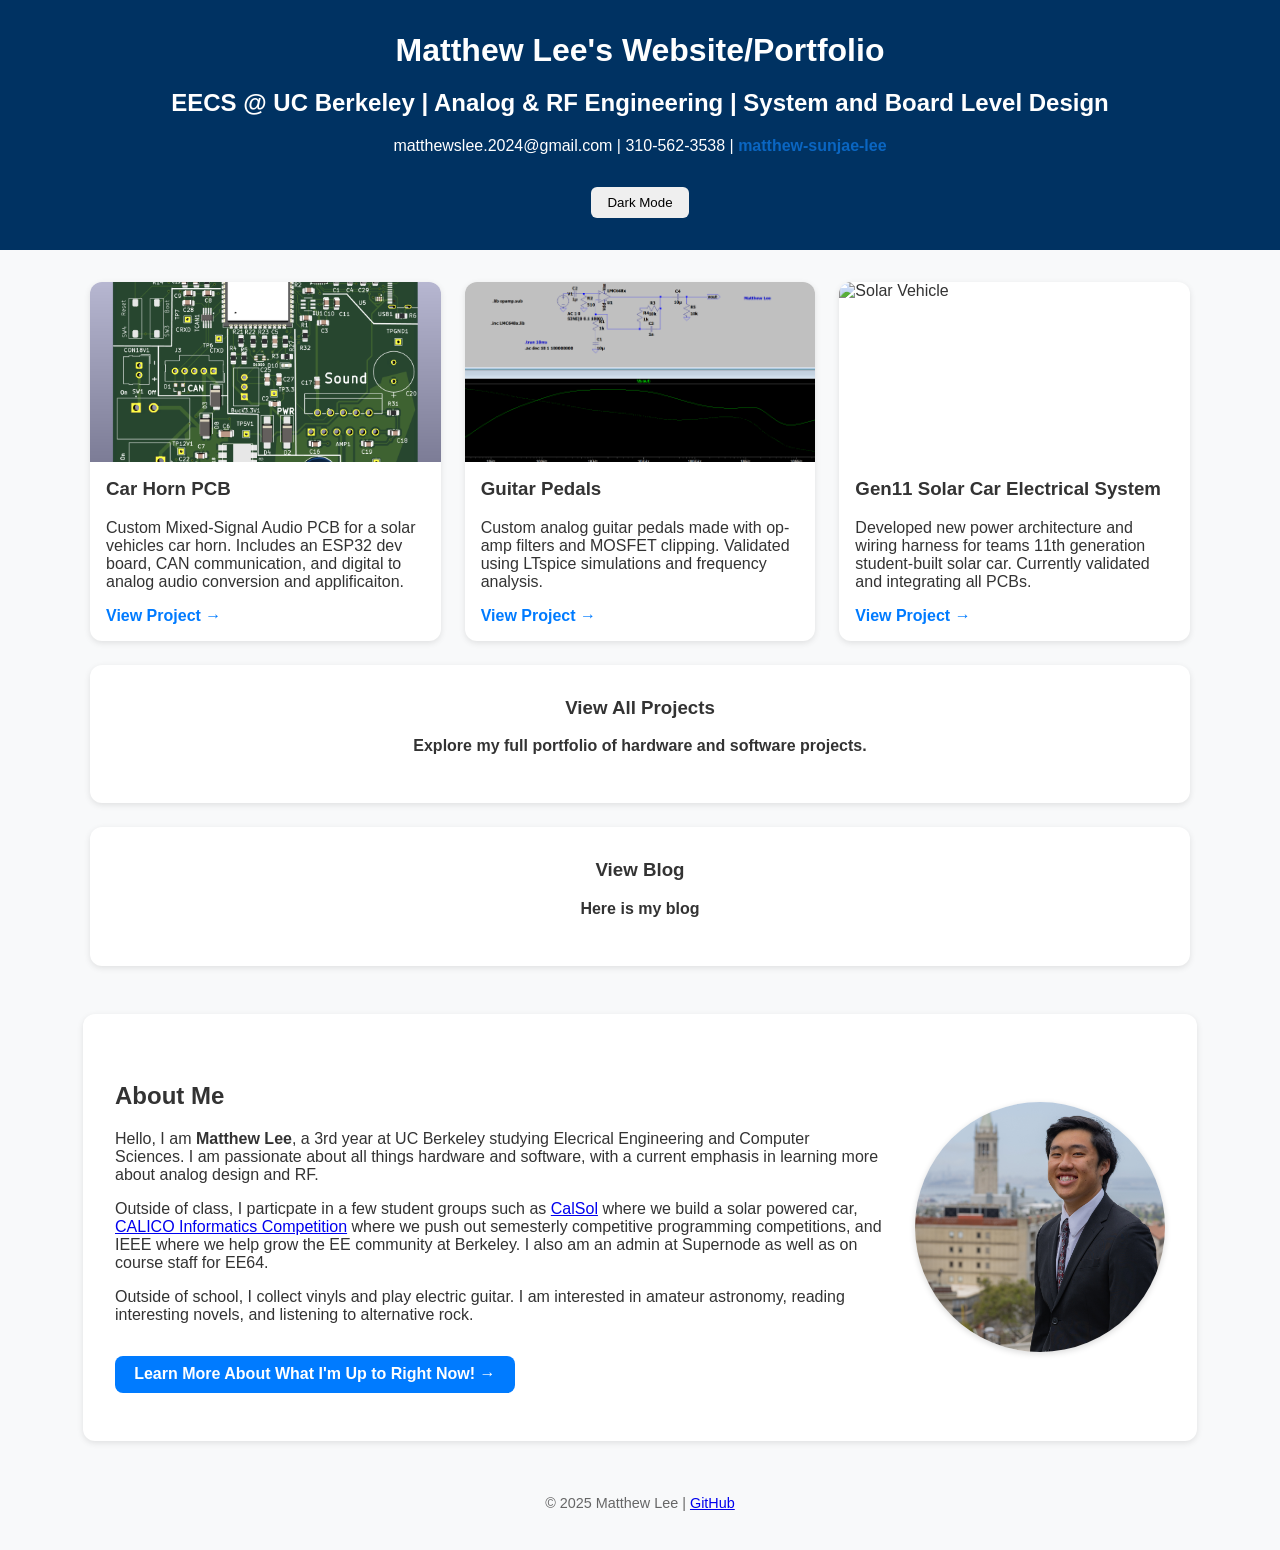
==== index.html @ 43c64ee8 "Remove commented blog section from index.html Removed commented-out blog section from index.html." ====
<!DOCTYPE html>
<html lang="en">
<head>
  <meta charset="UTF-8" />
  <meta name="viewport" content="width=device-width, initial-scale=1.0" />
  <title>Matthew Lee Website</title>
  <style>
    body {
      font-family: Arial, sans-serif;
      margin: 0;
      padding: 0;
      background: #f8f9fa;
      color: #333;
    }
    header {
      background: #003262;
      color: white;
      text-align: center;
      padding: 2rem 1rem;
    }
    header h1 {
      margin: 0;
    }
    .container {
      display: grid;
      grid-template-columns: repeat(auto-fit, minmax(280px, 1fr));
      gap: 1.5rem;
      padding: 2rem;
      max-width: 1100px;
      margin: auto;
    }
    .card {
      background: white;
      border-radius: 12px;
      box-shadow: 0 2px 6px rgba(0,0,0,0.1);
      overflow: hidden;
      display: flex;
      flex-direction: column;
      transition: transform 0.2s;
    }
    .card:hover {
      transform: scale(1.02);
    }
    .card img {
      width: 100%;
      height: 180px;
      object-fit: cover;
    }
    .card-content {
      padding: 1rem;
      flex-grow: 1;
    }
    .card-content h3 {
      margin-top: 0;
    }
    .card-content p {
      margin-bottom: 1rem;
    }
    .card a {
      text-decoration: none;
      color: #007bff;
      font-weight: bold;
    }
    .wide-card {
      grid-column: 1 / -1;
    }  
    
    footer {
      text-align: center;
      padding: 1.5rem;
      font-size: 0.9rem;
      color: #666;
    }

.bio {
  background: #fff;
  padding: 3rem 2rem;
  max-width: 1050px;
  margin: 1rem auto;
  border-radius: 12px;
  box-shadow: 0 2px 6px rgba(0,0,0,0.1);
}

.bio-content {
  display: flex;
  flex-wrap: wrap;
  align-items: center;
  gap: 2rem;
}

.bio-pic {
  width: 250px;
  height: 250px;
  border-radius: 50%;
  object-fit: cover;
  box-shadow: 0 2px 6px rgba(0,0,0,0.15);
}

.bio-text {
  flex: 1;
}

.resume-btn {
  display: inline-block;
  margin-top: 1rem;
  padding: 0.6rem 1.2rem;
  background: #007bff;
  color: white;
  border-radius: 8px;
  text-decoration: none;
  font-weight: bold;
  transition: background 0.2s;
}

.resume-btn:hover {
  background: #0056b3;
}

/* Dark mode base */
body.dark-mode {
  background: #121212;
  color: #e0e0e0;
}

body.dark-mode header {
  background: #000;
  color: #e0e0e0;
}

body.dark-mode .card,
body.dark-mode .bio,
body.dark-mode .project {
  background: #1e1e1e;
  color: #e0e0e0;
  box-shadow: 0 2px 6px rgba(255,255,255,0.05);
}

body.dark-mode a {
  color: #66b2ff;
}

body.dark-mode footer {
  color: #aaa;
}
    
  </style>
</head>
<body>
  <header>
    <h1> Matthew Lee's Website/Portfolio </h1>
    <h2> EECS @ UC Berkeley | Analog & RF Engineering | System and Board Level Design </h2>
    <p>matthewslee.2024@gmail.com | 310-562-3538 |  <a href="https://www.linkedin.com/in/matthew-sunjae-lee" target="_blank" style="color:#0A66C2; text-decoration:none; font-weight:bold;">
      matthew-sunjae-lee </a></p>
    <button id="darkModeToggle" style="margin-top:1rem; padding:0.5rem 1rem; border:none; border-radius:6px; cursor:pointer;">
      Dark Mode
    </button>
  </header>

  <main class="container">
    <div class="card">
      <img src="images/CalSolHornImageSu25.png" alt="Car Horn PCB">
      <div class="card-content">
        <h3>Car Horn PCB</h3>
        <p> Custom Mixed-Signal Audio PCB for a solar vehicles car horn. Includes
        an ESP32 dev board, CAN communication, and digital to analog audio conversion
        and applificaiton. </p>
        <a href="projects.html#car-horn">View Project →</a>
      </div>
    </div>

    <div class="card">
      <img src="images/TrebleBoostBode.png" alt="Guitar Pedals">
      <div class="card-content">
        <h3>Guitar Pedals</h3>
        <p>Custom analog guitar pedals made with op-amp filters and MOSFET clipping. Validated 
          using LTspice simulations and frequency analysis.</p>
        <a href="projects.html#guitar-pedal">View Project →</a>
      </div>
    </div>

    <div class="card">
      <img src="images/calsol_fsgp2025.jpg" alt="Solar Vehicle">
      <div class="card-content">
        <h3>Gen11 Solar Car Electrical System</h3>
        <p>Developed new power architecture and wiring harness for teams 11th generation 
          student-built solar car. Currently validated and integrating all PCBs. </p>
       <a href="projects.html#solar-vehicle">View Project →</a>
      </div>
    </div>
    
    <div class="card wide-card">
      <a href="projects.html" style="text-decoration: none; color: inherit;">
        <div class="card-content" style="text-align: center; padding: 2rem;">
          <h3>View All Projects</h3>
          <p>Explore my full portfolio of hardware and software projects.</p>
        </div>
      </a>
    </div>

    <div class="card wide-card">
      <a href="blog.html" style="text-decoration: none; color: inherit;">
        <div class="card-content" style="text-align: center; padding: 2rem;">
          <h3>View Blog</h3>
          <p> Here is my blog </p>
        </div>
      </a>
    </div>
  </main>

<section class="bio">
  <div class="bio-content">
    <div class="bio-text">
      <h2>About Me</h2>
      <p>
        Hello, I am <b>Matthew Lee</b>, a 3rd year at UC Berkeley studying Elecrical Engineering and 
        Computer Sciences. I am passionate about all things hardware and software, with a current
        emphasis in learning more about analog design and RF.
      </p>
      <p>
        Outside of class, I particpate in a few student groups such as <a href="https://calsol.berkeley.edu/">CalSol</a>
        where we build a solar powered car, <a href="https://calico.cs.berkeley.edu/">CALICO Informatics Competition</a>
        where we push out semesterly competitive programming competitions, and IEEE where we help grow the EE community
        at Berkeley. I also am an admin at Supernode as well as on course staff for EE64.
      </p>
      <p>
        Outside of school, I collect vinyls and play electric guitar. I am interested in amateur astronomy,
        reading interesting novels, and listening to alternative rock.
      </p>

      <!-- ADDED BUTTON HERE -->
      <a href="about.html" class="resume-btn">Learn More About What I'm Up to Right Now! →</a>
    </div>
    <img src="images/MatthewPFP.JPEG" alt="Matthew Lee portrait" class="bio-pic">
  </div>
</section>

  <footer>
    <p>© 2025 Matthew Lee | <a href="https://github.com/username">GitHub</a></p>
  </footer>

<script>
  const toggleBtn = document.getElementById('darkModeToggle');
  toggleBtn.addEventListener('click', () => {
    document.body.classList.toggle('dark-mode');
    if (document.body.classList.contains('dark-mode')) {
      toggleBtn.textContent = "Light Mode";
    } else {
      toggleBtn.textContent = "Dark Mode";
    }
  });
</script>

</body>
</html>
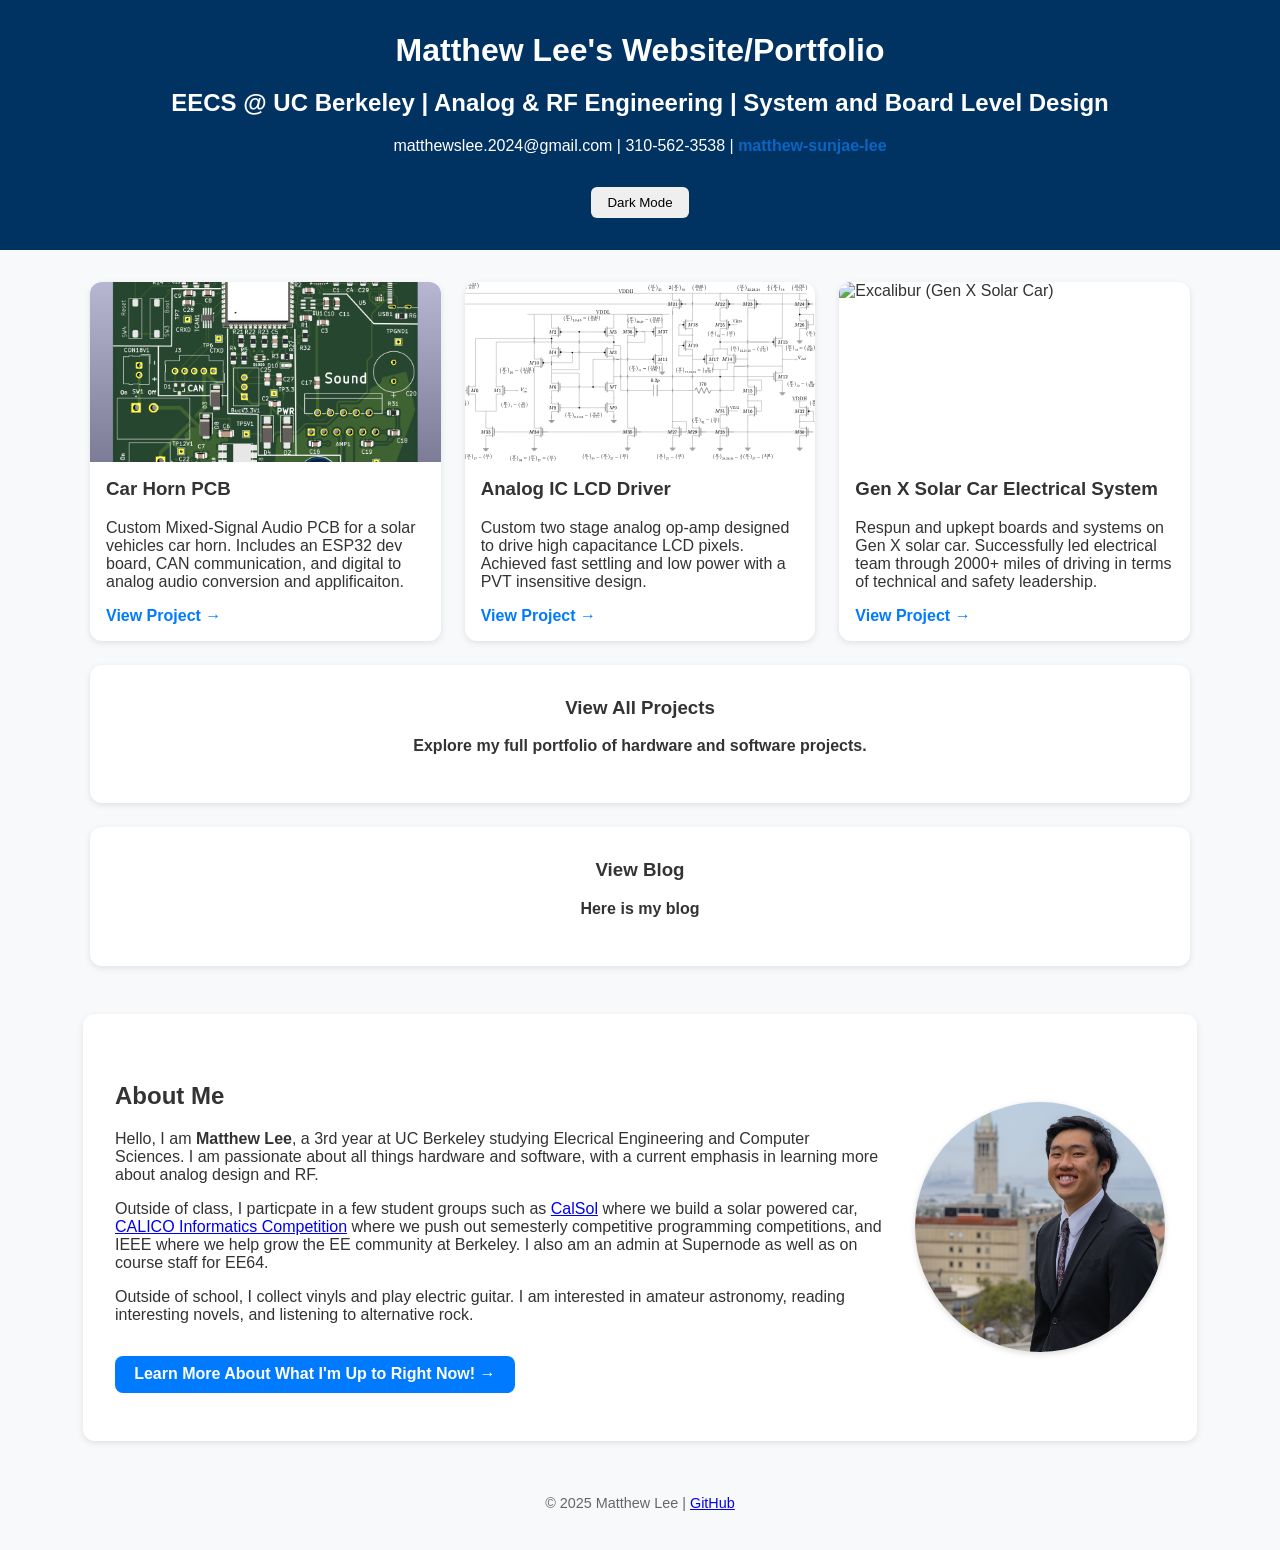
==== commit 12ca8736: "Revise project descriptions and images in index.html Updated project details for Analog IC LCD Drive" ====
--- a/index.html
+++ b/index.html
@@ -169,22 +169,22 @@
     </div>
 
     <div class="card">
-      <img src="images/TrebleBoostBode.png" alt="Guitar Pedals">
+      <img src="images/EE140Full_Sizings_Final_2.svg" alt="Analog IC LCD Driver">
       <div class="card-content">
-        <h3>Guitar Pedals</h3>
-        <p>Custom analog guitar pedals made with op-amp filters and MOSFET clipping. Validated 
-          using LTspice simulations and frequency analysis.</p>
-        <a href="projects.html#guitar-pedal">View Project →</a>
+        <h3> Analog IC LCD Driver </h3>
+        <p> Custom two stage analog op-amp designed to drive high capacitance LCD pixels. Achieved fast
+        settling and low power with a PVT insensitive design. </p>
+        <a href="projects.html#guitar-pedal"> View Project →</a>
       </div>
     </div>
 
     <div class="card">
-      <img src="images/calsol_fsgp2025.jpg" alt="Solar Vehicle">
+      <img src="images/calsol_fsgp2025.jpg" alt="Excalibur (Gen X Solar Car)">
       <div class="card-content">
-        <h3>Gen11 Solar Car Electrical System</h3>
-        <p>Developed new power architecture and wiring harness for teams 11th generation 
-          student-built solar car. Currently validated and integrating all PCBs. </p>
-       <a href="projects.html#solar-vehicle">View Project →</a>
+        <h3> Gen X Solar Car Electrical System</h3>
+        <p> Respun and upkept boards and systems on Gen X solar car. Successfully led electrical team
+        through 2000+ miles of driving in terms of technical and safety leadership. </p>
+       <a href="projects.html#excalibur">View Project →</a>
       </div>
     </div>
     
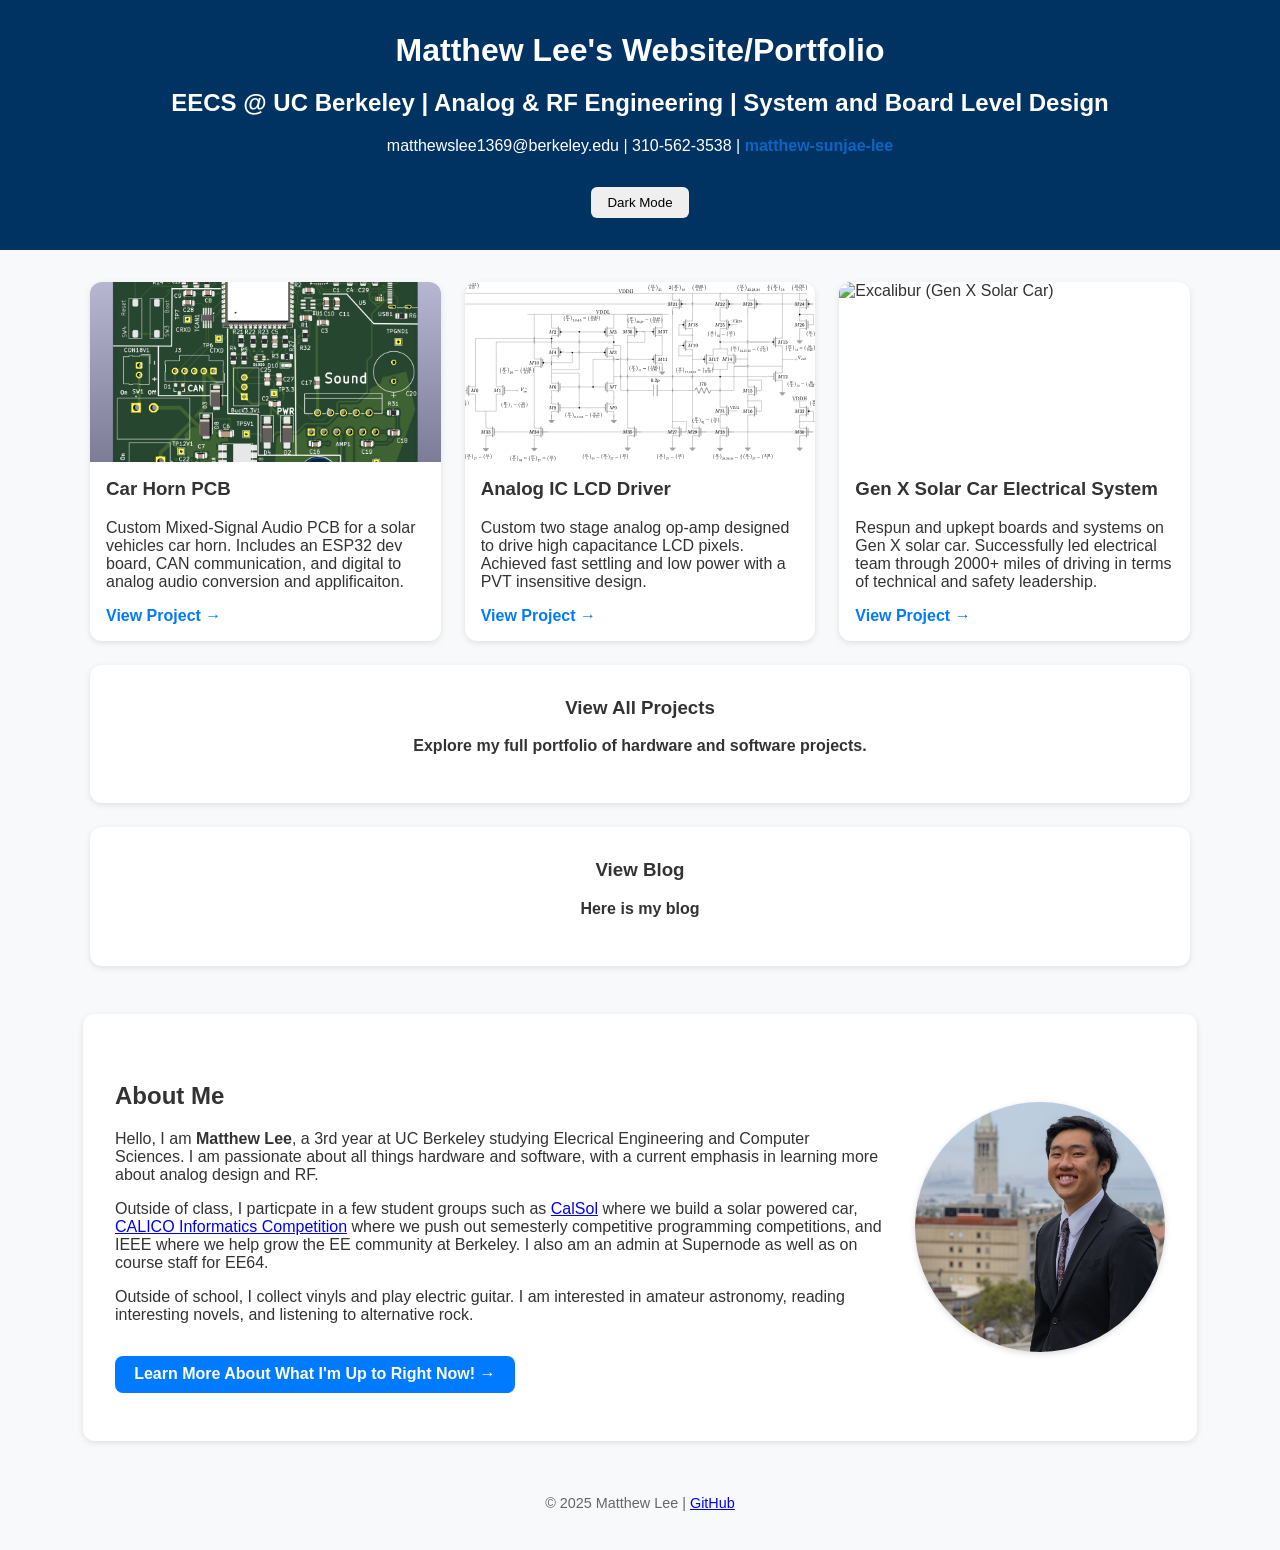
==== commit f35edbb0: "Update email address in index.html" ====
--- a/index.html
+++ b/index.html
@@ -149,7 +149,7 @@
   <header>
     <h1> Matthew Lee's Website/Portfolio </h1>
     <h2> EECS @ UC Berkeley | Analog & RF Engineering | System and Board Level Design </h2>
-    <p>matthewslee.2024@gmail.com | 310-562-3538 |  <a href="https://www.linkedin.com/in/matthew-sunjae-lee" target="_blank" style="color:#0A66C2; text-decoration:none; font-weight:bold;">
+    <p>matthewslee1369@berkeley.edu | 310-562-3538 |  <a href="https://www.linkedin.com/in/matthew-sunjae-lee" target="_blank" style="color:#0A66C2; text-decoration:none; font-weight:bold;">
       matthew-sunjae-lee </a></p>
     <button id="darkModeToggle" style="margin-top:1rem; padding:0.5rem 1rem; border:none; border-radius:6px; cursor:pointer;">
       Dark Mode
@@ -174,7 +174,7 @@
         <h3> Analog IC LCD Driver </h3>
         <p> Custom two stage analog op-amp designed to drive high capacitance LCD pixels. Achieved fast
         settling and low power with a PVT insensitive design. </p>
-        <a href="projects.html#guitar-pedal"> View Project →</a>
+        <a href="projects.html#ee140"> View Project →</a>
       </div>
     </div>
 
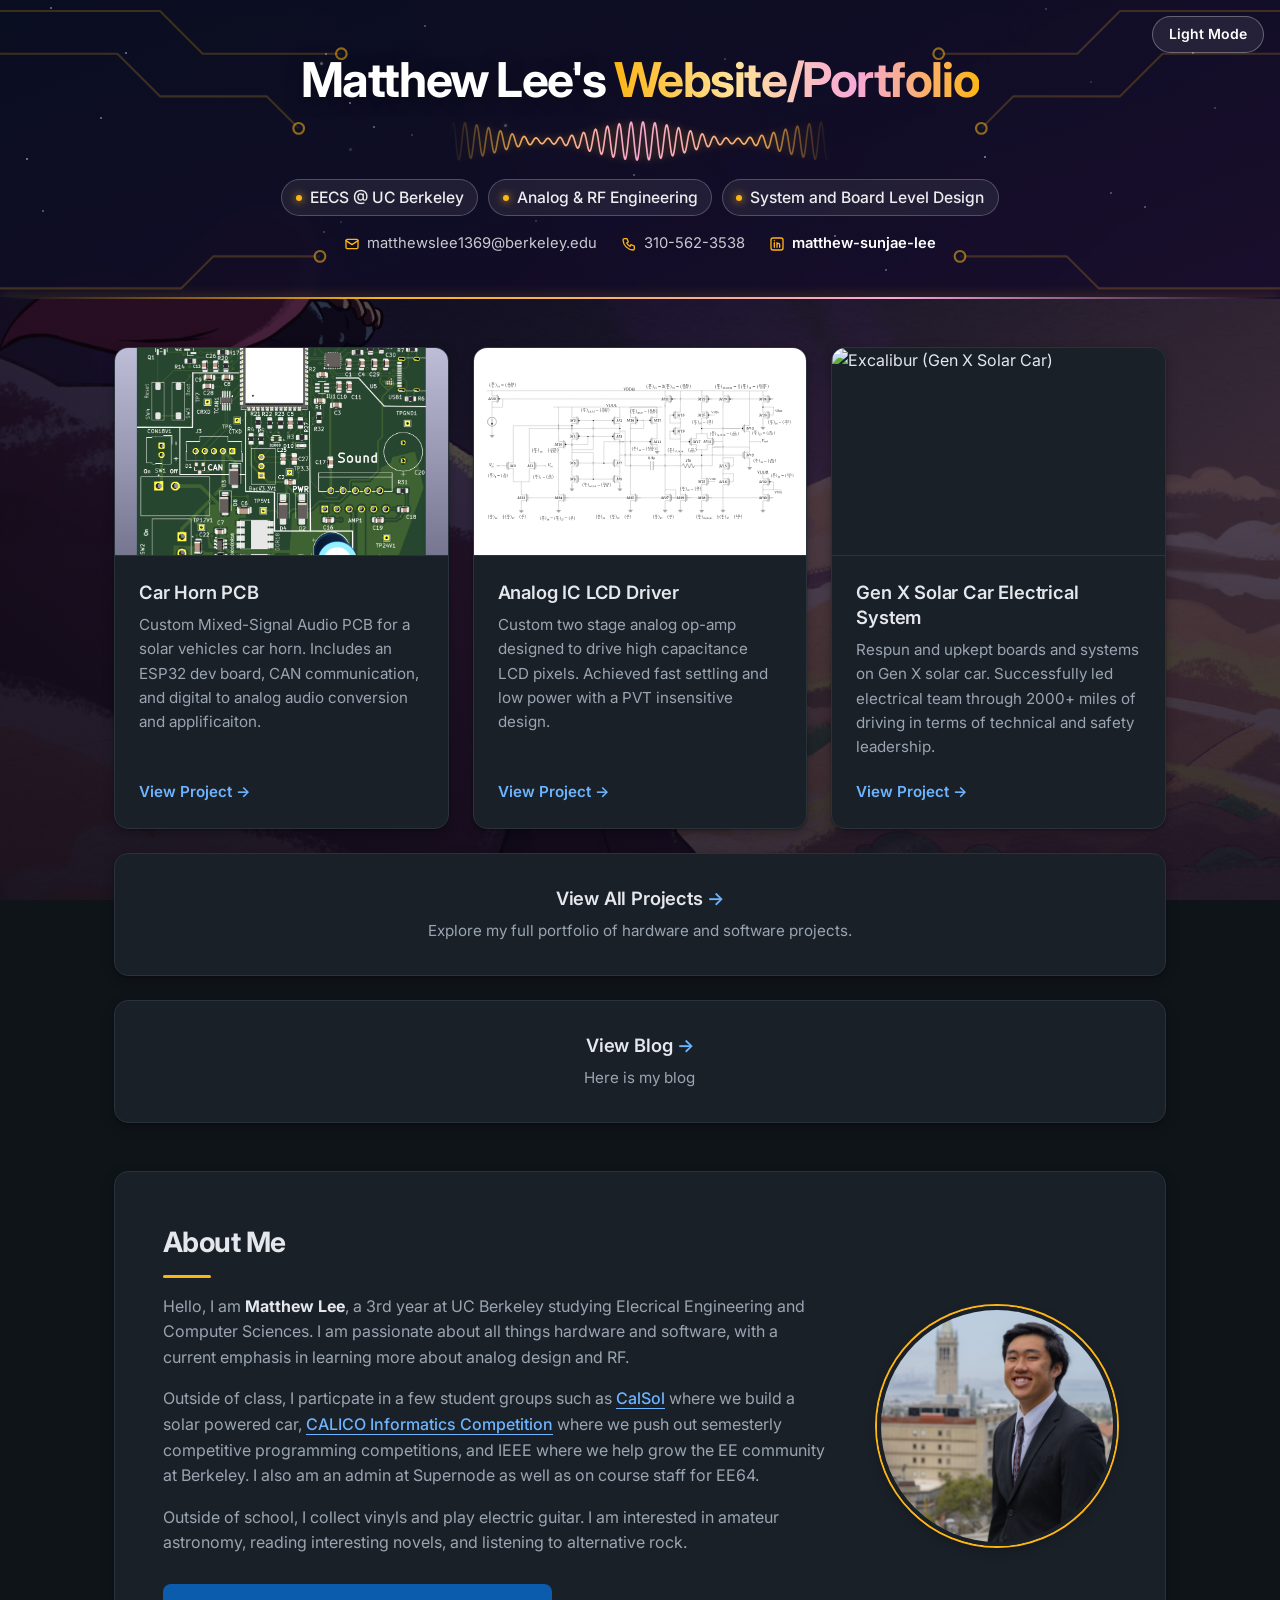
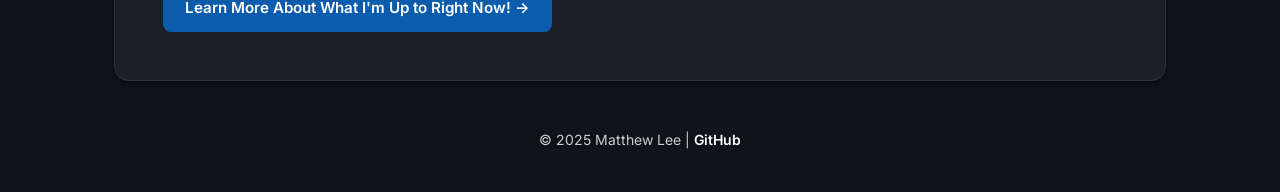
==== commit e5cf5d48: "Updated website" ====
--- a/index.html
+++ b/index.html
@@ -4,156 +4,515 @@
   <meta charset="UTF-8" />
   <meta name="viewport" content="width=device-width, initial-scale=1.0" />
   <title>Matthew Lee Website</title>
+  <link rel="preconnect" href="https://fonts.googleapis.com">
+  <link rel="preconnect" href="https://fonts.gstatic.com" crossorigin>
+  <link href="https://fonts.googleapis.com/css2?family=Inter:wght@400;500;600;700&display=swap" rel="stylesheet">
   <style>
+    :root {
+      --bg: #f5f7fa;
+      --surface: #ffffff;
+      --text: #1f2933;
+      --muted: #52606d;
+      --border: #e4e7eb;
+      --accent: #003262;      /* Berkeley Blue */
+      --accent-2: #fdb515;    /* California Gold */
+      --link: #0b5cad;
+      --link-hover: #003262;
+      --shadow: 0 1px 2px rgba(16, 24, 40, 0.05), 0 4px 12px rgba(16, 24, 40, 0.06);
+      --shadow-hover: 0 2px 4px rgba(16, 24, 40, 0.06), 0 12px 28px rgba(16, 24, 40, 0.12);
+      --radius: 14px;
+      --max: 1100px;
+      --gutter: 1.5rem;
+    }
+
+    body.dark-mode {
+      --bg: #0f1419;
+      --surface: #1a2028;
+      --text: #e4e7eb;
+      --muted: #9aa5b1;
+      --border: #2a323c;
+      --accent: #0a1a2e;
+      --link: #6cb4ff;
+      --link-hover: #a8d4ff;
+      --shadow: 0 1px 2px rgba(0, 0, 0, 0.3), 0 4px 12px rgba(0, 0, 0, 0.25);
+      --shadow-hover: 0 2px 4px rgba(0, 0, 0, 0.35), 0 12px 28px rgba(0, 0, 0, 0.4);
+    }
+
+    *, *::before, *::after { box-sizing: border-box; }
+
     body {
-      font-family: Arial, sans-serif;
+      font-family: "Inter", -apple-system, BlinkMacSystemFont, "Segoe UI", Roboto, Arial, sans-serif;
       margin: 0;
       padding: 0;
-      background: #f8f9fa;
-      color: #333;
-    }
+      background: var(--bg);
+      color: var(--text);
+      line-height: 1.6;
+      -webkit-font-smoothing: antialiased;
+      transition: background 0.2s, color 0.2s;
+    }
+
+    /* ---------- Animated page background ---------- */
+    .page-bg {
+      position: fixed;
+      inset: 0;
+      z-index: -1;
+      overflow: hidden;
+      background: #2a1f3d;
+    }
+    .page-bg::before {
+      content: "";
+      position: absolute;
+      inset: 0;
+      background: url("images/background.png") center / cover no-repeat;
+    }
+    /* Tint over the image so cards and text stay readable */
+    .page-bg::after {
+      content: "";
+      position: absolute;
+      inset: 0;
+      background: linear-gradient(180deg, rgba(20, 12, 40, 0.35) 0%, rgba(20, 12, 40, 0.55) 100%);
+      transition: background 0.2s;
+    }
+    body.dark-mode .page-bg::after {
+      background: linear-gradient(180deg, rgba(5, 5, 15, 0.6) 0%, rgba(5, 5, 15, 0.8) 100%);
+    }
+
+    a {
+      color: var(--link);
+      text-decoration: none;
+      transition: color 0.15s;
+    }
+    a:hover { color: var(--link-hover); }
+
+    /* ---------- Header ---------- */
     header {
-      background: #003262;
-      color: white;
+      position: relative;
+      overflow: hidden;
+      isolation: isolate;
+      background: linear-gradient(160deg, rgba(0, 50, 98, 0.88) 0%, rgba(30, 22, 70, 0.88) 100%);
+      -webkit-backdrop-filter: blur(6px);
+      backdrop-filter: blur(6px);
+      color: #fff;
       text-align: center;
-      padding: 2rem 1rem;
-    }
+      padding: 3.25rem var(--gutter) 2.75rem;
+    }
+    body.dark-mode header {
+      background: linear-gradient(160deg, rgba(8, 14, 32, 0.9) 0%, rgba(24, 12, 44, 0.9) 100%);
+    }
+    /* Glowing gold rule along the bottom edge */
+    header::after {
+      content: "";
+      position: absolute;
+      left: 0; right: 0; bottom: 0;
+      height: 2px;
+      background: linear-gradient(90deg, transparent, var(--accent-2) 30%, #f7a8d8 70%, transparent);
+      box-shadow: 0 0 12px rgba(253, 181, 21, 0.6);
+    }
+
+    /* Decorative layer: stars + PCB traces */
+    .header-deco {
+      position: absolute;
+      inset: 0;
+      z-index: -1;
+      pointer-events: none;
+    }
+    .header-deco svg {
+      position: absolute;
+      inset: 0;
+      width: 100%;
+      height: 100%;
+    }
+    .star {
+      position: absolute;
+      width: 2px;
+      height: 2px;
+      border-radius: 50%;
+      background: #fff;
+      opacity: 0.35;
+    }
+    .star.big { width: 3px; height: 3px; box-shadow: 0 0 4px rgba(255, 255, 255, 0.5); }
+
+    .trace {
+      fill: none;
+      stroke: rgba(253, 181, 21, 0.2);
+      stroke-width: 2;
+      stroke-linejoin: round;
+    }
+    .via {
+      fill: rgba(15, 20, 40, 0.6);
+      stroke: rgba(253, 181, 21, 0.55);
+      stroke-width: 2;
+    }
+
+    /* Title */
     header h1 {
       margin: 0;
-    }
+      font-size: clamp(1.9rem, 4.5vw, 3rem);
+      font-weight: 700;
+      letter-spacing: -0.03em;
+      line-height: 1.15;
+      text-shadow: 0 2px 18px rgba(0, 0, 0, 0.35);
+    }
+    .title-accent {
+      background: linear-gradient(90deg, #fdb515, #ffe29a, #f7a8d8, #fdb515);
+      -webkit-background-clip: text;
+      background-clip: text;
+      color: transparent;
+      text-shadow: none;
+    }
+
+    /* Scrolling waveform under the title */
+    .wave {
+      display: block;
+      width: min(380px, 85%);
+      height: 48px;
+      margin: 0.6rem auto 0.9rem;
+      overflow: hidden;
+      -webkit-mask-image: linear-gradient(90deg, transparent, #000 20%, #000 80%, transparent);
+      mask-image: linear-gradient(90deg, transparent, #000 20%, #000 80%, transparent);
+    }
+    .wave svg { display: block; width: 100%; height: 100%; }
+    .wave path {
+      fill: none;
+      stroke: url(#waveGrad);
+      stroke-width: 1.4;
+      stroke-linejoin: round;
+      stroke-linecap: round;
+      filter: drop-shadow(0 0 3px rgba(253, 181, 21, 0.4));
+    }
+
+    /* Subtitle as tags */
+    header h2 {
+      display: flex;
+      flex-wrap: wrap;
+      justify-content: center;
+      gap: 0.6rem;
+      margin: 0 auto 1rem;
+      max-width: 820px;
+      font-size: clamp(0.85rem, 1.6vw, 0.98rem);
+      font-weight: 500;
+    }
+    header span.sep { display: none; }
+    .tag {
+      display: inline-flex;
+      align-items: center;
+      gap: 0.5rem;
+      padding: 0.3rem 0.85rem;
+      border: 1px solid rgba(255, 255, 255, 0.22);
+      border-radius: 999px;
+      background: rgba(255, 255, 255, 0.07);
+      color: rgba(255, 255, 255, 0.92);
+      white-space: nowrap;
+    }
+    .tag::before {
+      content: "";
+      width: 6px;
+      height: 6px;
+      border-radius: 50%;
+      background: var(--accent-2);
+      box-shadow: 0 0 8px var(--accent-2);
+    }
+
+    /* Contact line */
+    .contact {
+      display: flex;
+      flex-wrap: wrap;
+      justify-content: center;
+      gap: 0.5rem 1.5rem;
+      margin: 0;
+      font-size: 0.92rem;
+      color: rgba(255, 255, 255, 0.78);
+    }
+    .contact span,
+    .contact a {
+      display: inline-flex;
+      align-items: center;
+      gap: 0.45rem;
+    }
+    .contact svg {
+      width: 16px;
+      height: 16px;
+      flex: none;
+      fill: none;
+      stroke: var(--accent-2);
+      stroke-width: 2;
+      stroke-linecap: round;
+      stroke-linejoin: round;
+    }
+    .contact a {
+      color: #fff;
+      font-weight: 600;
+    }
+    .contact a:hover { color: var(--accent-2); }
+
+    #darkModeToggle {
+      position: absolute;
+      top: 1rem;
+      right: 1rem;
+      padding: 0.4rem 1rem;
+      font: inherit;
+      font-size: 0.875rem;
+      font-weight: 600;
+      color: #fff;
+      background: rgba(255, 255, 255, 0.08);
+      border: 1px solid rgba(255, 255, 255, 0.3);
+      border-radius: 999px;
+      cursor: pointer;
+      transition: background 0.15s, border-color 0.15s;
+    }
+    #darkModeToggle:hover {
+      background: rgba(255, 255, 255, 0.18);
+      border-color: rgba(255, 255, 255, 0.6);
+    }
+
+    @media (max-width: 640px) {
+      .header-deco svg { opacity: 0.45; }
+    }
+
+    /* ---------- Shared width so every section lines up ---------- */
+    .container,
+    .bio,
+    footer {
+      width: 100%;
+      max-width: var(--max);
+      margin-left: auto;
+      margin-right: auto;
+    }
+
+    /* ---------- Project grid ---------- */
     .container {
       display: grid;
-      grid-template-columns: repeat(auto-fit, minmax(280px, 1fr));
-      gap: 1.5rem;
-      padding: 2rem;
-      max-width: 1100px;
-      margin: auto;
-    }
+      grid-template-columns: repeat(auto-fit, minmax(300px, 1fr));
+      gap: var(--gutter);
+      padding: 3rem var(--gutter) 0;
+    }
+
     .card {
-      background: white;
-      border-radius: 12px;
-      box-shadow: 0 2px 6px rgba(0,0,0,0.1);
+      background: var(--surface);
+      border: 1px solid var(--border);
+      border-radius: var(--radius);
+      box-shadow: var(--shadow);
       overflow: hidden;
       display: flex;
       flex-direction: column;
-      transition: transform 0.2s;
+      transition: box-shadow 0.2s ease;
     }
     .card:hover {
-      transform: scale(1.02);
-    }
+      box-shadow: var(--shadow-hover);
+    }
+
     .card img {
+      display: block;
       width: 100%;
-      height: 180px;
+      aspect-ratio: 16 / 10;
       object-fit: cover;
-    }
+      border-bottom: 1px solid var(--border);
+    }
+    /* Schematics/diagrams: show the whole drawing instead of cropping it */
+    .card img[src$=".svg"] {
+      object-fit: contain;
+      background: #fff;
+      padding: 0.75rem;
+    }
+
     .card-content {
-      padding: 1rem;
+      padding: 1.5rem;
       flex-grow: 1;
+      display: flex;
+      flex-direction: column;
     }
     .card-content h3 {
-      margin-top: 0;
+      margin: 0 0 0.5rem;
+      font-size: 1.15rem;
+      font-weight: 600;
+      letter-spacing: -0.01em;
+      line-height: 1.35;
     }
     .card-content p {
-      margin-bottom: 1rem;
-    }
-    .card a {
-      text-decoration: none;
-      color: #007bff;
-      font-weight: bold;
-    }
+      margin: 0 0 1.25rem;
+      color: var(--muted);
+      font-size: 0.95rem;
+    }
+    /* Pin "View Project" links to the bottom so they line up across cards */
+    .card-content > a {
+      margin-top: auto;
+      font-weight: 600;
+      font-size: 0.95rem;
+    }
+
     .wide-card {
       grid-column: 1 / -1;
-    }  
-    
+    }
+    .wide-card > a {
+      display: block;
+      color: inherit;
+      height: 100%;
+    }
+    .wide-card .card-content {
+      text-align: center;
+      align-items: center;
+      padding: 2rem 1.5rem;
+    }
+    .wide-card .card-content p {
+      margin-bottom: 0;
+    }
+    .wide-card .card-content h3::after {
+      content: " →";
+      color: var(--link);
+      transition: margin-left 0.15s;
+    }
+    .wide-card:hover .card-content h3 {
+      color: var(--link);
+    }
+
+    /* ---------- Bio ---------- */
+    .bio {
+      padding: 3rem var(--gutter) 0;
+    }
+    .bio-content {
+      display: flex;
+      flex-wrap: wrap;
+      align-items: center;
+      gap: 3rem;
+      background: var(--surface);
+      border: 1px solid var(--border);
+      border-radius: var(--radius);
+      box-shadow: var(--shadow);
+      padding: 3rem;
+    }
+    .bio-text {
+      flex: 1 1 420px;
+    }
+    .bio-text h2 {
+      margin: 0 0 1rem;
+      font-size: 1.75rem;
+      font-weight: 700;
+      letter-spacing: -0.02em;
+    }
+    .bio-text h2::after {
+      content: "";
+      display: block;
+      width: 48px;
+      height: 3px;
+      margin-top: 0.6rem;
+      background: var(--accent-2);
+      border-radius: 2px;
+    }
+    .bio-text p {
+      margin: 0 0 1rem;
+      color: var(--muted);
+    }
+    .bio-text p b { color: var(--text); }
+    .bio-text p a {
+      font-weight: 500;
+      border-bottom: 1px solid currentColor;
+    }
+
+    .bio-pic {
+      flex: 0 0 auto;
+      width: 240px;
+      height: 240px;
+      margin: 0 auto;
+      border-radius: 50%;
+      object-fit: cover;
+      border: 4px solid var(--surface);
+      box-shadow: 0 0 0 2px var(--accent-2), var(--shadow);
+    }
+
+    .resume-btn {
+      display: inline-block;
+      margin-top: 0.75rem;
+      padding: 0.75rem 1.4rem;
+      background: var(--accent);
+      color: #fff;
+      border-radius: 8px;
+      font-weight: 600;
+      font-size: 0.95rem;
+      transition: background 0.15s;
+    }
+    .resume-btn:hover {
+      background: #00478a;
+      color: #fff;
+    }
+    body.dark-mode .resume-btn { background: #0b5cad; }
+    body.dark-mode .resume-btn:hover { background: #1670cc; }
+
+    /* ---------- Footer ---------- */
     footer {
       text-align: center;
-      padding: 1.5rem;
-      font-size: 0.9rem;
-      color: #666;
-    }
-
-.bio {
-  background: #fff;
-  padding: 3rem 2rem;
-  max-width: 1050px;
-  margin: 1rem auto;
-  border-radius: 12px;
-  box-shadow: 0 2px 6px rgba(0,0,0,0.1);
-}
-
-.bio-content {
-  display: flex;
-  flex-wrap: wrap;
-  align-items: center;
-  gap: 2rem;
-}
-
-.bio-pic {
-  width: 250px;
-  height: 250px;
-  border-radius: 50%;
-  object-fit: cover;
-  box-shadow: 0 2px 6px rgba(0,0,0,0.15);
-}
-
-.bio-text {
-  flex: 1;
-}
-
-.resume-btn {
-  display: inline-block;
-  margin-top: 1rem;
-  padding: 0.6rem 1.2rem;
-  background: #007bff;
-  color: white;
-  border-radius: 8px;
-  text-decoration: none;
-  font-weight: bold;
-  transition: background 0.2s;
-}
-
-.resume-btn:hover {
-  background: #0056b3;
-}
-
-/* Dark mode base */
-body.dark-mode {
-  background: #121212;
-  color: #e0e0e0;
-}
-
-body.dark-mode header {
-  background: #000;
-  color: #e0e0e0;
-}
-
-body.dark-mode .card,
-body.dark-mode .bio,
-body.dark-mode .project {
-  background: #1e1e1e;
-  color: #e0e0e0;
-  box-shadow: 0 2px 6px rgba(255,255,255,0.05);
-}
-
-body.dark-mode a {
-  color: #66b2ff;
-}
-
-body.dark-mode footer {
-  color: #aaa;
-}
-    
+      padding: 3rem var(--gutter) 2.5rem;
+      font-size: 0.875rem;
+      color: rgba(255, 255, 255, 0.8);
+      text-shadow: 0 1px 3px rgba(0, 0, 0, 0.5);
+    }
+    footer p { margin: 0; }
+    footer a { color: #fff; font-weight: 600; }
+    footer a:hover { color: var(--accent-2); }
+
+    /* ---------- Small screens ---------- */
+    @media (max-width: 640px) {
+      :root { --gutter: 1rem; }
+      header { padding: 3.75rem var(--gutter) 2rem; }
+      .container { grid-template-columns: 1fr; padding-top: 2rem; }
+      .bio { padding-top: 2rem; }
+      .bio-content { padding: 2rem 1.5rem; gap: 2rem; flex-direction: column-reverse; }
+      .bio-text { flex-basis: auto; }
+      .bio-pic { width: 180px; height: 180px; }
+    }
   </style>
 </head>
-<body>
+<body class="dark-mode">
+  <div class="page-bg" aria-hidden="true"></div>
+
   <header>
-    <h1> Matthew Lee's Website/Portfolio </h1>
-    <h2> EECS @ UC Berkeley | Analog & RF Engineering | System and Board Level Design </h2>
-    <p>matthewslee1369@berkeley.edu | 310-562-3538 |  <a href="https://www.linkedin.com/in/matthew-sunjae-lee" target="_blank" style="color:#0A66C2; text-decoration:none; font-weight:bold;">
-      matthew-sunjae-lee </a></p>
-    <button id="darkModeToggle" style="margin-top:1rem; padding:0.5rem 1rem; border:none; border-radius:6px; cursor:pointer;">
-      Dark Mode
-    </button>
+    <div class="header-deco" aria-hidden="true">
+      <div class="stars"></div>
+      <svg viewBox="0 0 1200 400" preserveAspectRatio="xMidYMid slice">
+        <g>
+        <path class="trace" d="M0 70 H150 L190 110 H320"/>
+        <circle class="via" cx="320" cy="110" r="5"/>
+        <path class="trace" d="M0 110 H110 L150 150 H250 L280 180"/>
+        <circle class="via" cx="280" cy="180" r="5"/>
+        <path class="trace" d="M0 330 H170 L200 300 H300"/>
+        <circle class="via" cx="300" cy="300" r="5"/>
+        </g>
+        <g transform="translate(1200 0) scale(-1 1)">
+        <path class="trace" d="M0 70 H150 L190 110 H320"/>
+        <circle class="via" cx="320" cy="110" r="5"/>
+        <path class="trace" d="M0 110 H110 L150 150 H250 L280 180"/>
+        <circle class="via" cx="280" cy="180" r="5"/>
+        <path class="trace" d="M0 330 H170 L200 300 H300"/>
+        <circle class="via" cx="300" cy="300" r="5"/>
+        </g>
+      </svg>
+    </div>
+
+    <h1>Matthew Lee's <span class="title-accent">Website/Portfolio</span></h1>
+
+    <div class="wave" aria-hidden="true">
+      <svg viewBox="0 0 320 40" preserveAspectRatio="none">
+        <defs>
+          <linearGradient id="waveGrad" x1="0" x2="1">
+            <stop offset="0" stop-color="#fdb515"/>
+            <stop offset="0.5" stop-color="#f7a8d8"/>
+            <stop offset="1" stop-color="#fdb515"/>
+          </linearGradient>
+        </defs>
+        <path d="M0 20.00 L0.5 15.06 L1 10.60 L1.5 7.07 L2 4.80 L2.5 4.03 L3 4.83 L3.5 7.11 L4 10.65 L4.5 15.09 L5 20.00 L5.5 24.90 L6 29.29 L6.5 32.76 L7 34.97 L7.5 35.70 L8 34.90 L8.5 32.64 L9 29.16 L9.5 24.80 L10 20.00 L10.5 15.23 L11 10.97 L11.5 7.61 L12 5.49 L12.5 4.81 L13 5.61 L13.5 7.82 L14 11.19 L14.5 15.39 L15 20.00 L15.5 24.56 L16 28.63 L16.5 31.82 L17 33.82 L17.5 34.44 L18 33.65 L18.5 31.54 L19 28.33 L19.5 24.35 L20 20.00 L20.5 15.71 L21 11.89 L21.5 8.92 L22 7.07 L22.5 6.51 L23 7.27 L23.5 9.26 L24 12.26 L24.5 15.96 L25 20.00 L25.5 23.97 L26 27.48 L26.5 30.20 L27 31.88 L27.5 32.38 L28 31.66 L28.5 29.82 L29 27.06 L29.5 23.67 L30 20.00 L30.5 16.40 L31 13.23 L31.5 10.79 L32 9.29 L32.5 8.87 L33 9.53 L33.5 11.20 L34 13.69 L34.5 16.72 L35 20.00 L35.5 23.20 L36 26.00 L36.5 28.16 L37 29.46 L37.5 29.81 L38 29.21 L38.5 27.72 L39 25.53 L39.5 22.87 L40 20.00 L40.5 17.22 L41 14.78 L41.5 12.93 L42 11.82 L42.5 11.53 L43 12.07 L43.5 13.36 L44 15.26 L44.5 17.55 L45 20.00 L45.5 22.37 L46 24.43 L46.5 26.00 L47 26.93 L47.5 27.15 L48 26.68 L48.5 25.58 L49 23.98 L49.5 22.05 L50 20.00 L50.5 18.02 L51 16.31 L51.5 15.02 L52 14.27 L52.5 14.09 L53 14.49 L53.5 15.41 L54 16.73 L54.5 18.32 L55 20.00 L55.5 21.61 L56 23.00 L56.5 24.05 L57 24.66 L57.5 24.79 L58 24.46 L58.5 23.71 L59 22.64 L59.5 21.36 L60 20.00 L60.5 18.70 L61 17.59 L61.5 16.75 L62 16.26 L62.5 16.16 L63 16.43 L63.5 17.03 L64 17.89 L64.5 18.91 L65 20.00 L65.5 21.04 L66 21.94 L66.5 22.61 L67 23.01 L67.5 23.10 L68 22.88 L68.5 22.41 L69 21.71 L69.5 20.88 L70 20.00 L70.5 19.15 L71 18.41 L71.5 17.84 L72 17.51 L72.5 17.42 L73 17.58 L73.5 17.97 L74 18.55 L74.5 19.24 L75 20.00 L75.5 20.74 L76 21.39 L76.5 21.90 L77 22.22 L77.5 22.32 L78 22.19 L78.5 21.86 L79 21.35 L79.5 20.71 L80 20.00 L80.5 19.29 L81 18.65 L81.5 18.14 L82 17.81 L82.5 17.68 L83 17.78 L83.5 18.10 L84 18.61 L84.5 19.26 L85 20.00 L85.5 20.76 L86 21.45 L86.5 22.03 L87 22.42 L87.5 22.58 L88 22.49 L88.5 22.16 L89 21.59 L89.5 20.85 L90 20.00 L90.5 19.12 L91 18.29 L91.5 17.59 L92 17.12 L92.5 16.90 L93 16.99 L93.5 17.39 L94 18.06 L94.5 18.96 L95 20.00 L95.5 21.09 L96 22.11 L96.5 22.97 L97 23.57 L97.5 23.84 L98 23.74 L98.5 23.25 L99 22.41 L99.5 21.30 L100 20.00 L100.5 18.64 L101 17.36 L101.5 16.29 L102 15.54 L102.5 15.21 L103 15.34 L103.5 15.95 L104 17.00 L104.5 18.39 L105 20.00 L105.5 21.68 L106 23.27 L106.5 24.59 L107 25.51 L107.5 25.91 L108 25.73 L108.5 24.98 L109 23.69 L109.5 21.98 L110 20.00 L110.5 17.95 L111 16.02 L111.5 14.42 L112 13.32 L112.5 12.85 L113 13.07 L113.5 14.00 L114 15.57 L114.5 17.63 L115 20.00 L115.5 22.45 L116 24.74 L116.5 26.64 L117 27.93 L117.5 28.47 L118 28.18 L118.5 27.07 L119 25.22 L119.5 22.78 L120 20.00 L120.5 17.13 L121 14.47 L121.5 12.28 L122 10.79 L122.5 10.19 L123 10.54 L123.5 11.84 L124 14.00 L124.5 16.80 L125 20.00 L125.5 23.28 L126 26.31 L126.5 28.80 L127 30.47 L127.5 31.13 L128 30.71 L128.5 29.21 L129 26.77 L129.5 23.60 L130 20.00 L130.5 16.33 L131 12.94 L131.5 10.18 L132 8.34 L132.5 7.62 L133 8.12 L133.5 9.80 L134 12.52 L134.5 16.03 L135 20.00 L135.5 24.04 L136 27.74 L136.5 30.74 L137 32.73 L137.5 33.49 L138 32.93 L138.5 31.08 L139 28.11 L139.5 24.29 L140 20.00 L140.5 15.65 L141 11.67 L141.5 8.46 L142 6.35 L142.5 5.56 L143 6.18 L143.5 8.18 L144 11.37 L144.5 15.44 L145 20.00 L145.5 24.61 L146 28.81 L146.5 32.18 L147 34.39 L147.5 35.19 L148 34.51 L148.5 32.39 L149 29.03 L149.5 24.77 L150 20.00 L150.5 15.20 L151 10.84 L151.5 7.36 L152 5.10 L152.5 4.30 L153 5.03 L153.5 7.24 L154 10.71 L154.5 15.10 L155 20.00 L155.5 24.91 L156 29.35 L156.5 32.89 L157 35.17 L157.5 35.97 L158 35.20 L158.5 32.93 L159 29.40 L159.5 24.94 L160 20.00 L160.5 15.06 L161 10.60 L161.5 7.07 L162 4.80 L162.5 4.03 L163 4.83 L163.5 7.11 L164 10.65 L164.5 15.09 L165 20.00 L165.5 24.90 L166 29.29 L166.5 32.76 L167 34.97 L167.5 35.70 L168 34.90 L168.5 32.64 L169 29.16 L169.5 24.80 L170 20.00 L170.5 15.23 L171 10.97 L171.5 7.61 L172 5.49 L172.5 4.81 L173 5.61 L173.5 7.82 L174 11.19 L174.5 15.39 L175 20.00 L175.5 24.56 L176 28.63 L176.5 31.82 L177 33.82 L177.5 34.44 L178 33.65 L178.5 31.54 L179 28.33 L179.5 24.35 L180 20.00 L180.5 15.71 L181 11.89 L181.5 8.92 L182 7.07 L182.5 6.51 L183 7.27 L183.5 9.26 L184 12.26 L184.5 15.96 L185 20.00 L185.5 23.97 L186 27.48 L186.5 30.20 L187 31.88 L187.5 32.38 L188 31.66 L188.5 29.82 L189 27.06 L189.5 23.67 L190 20.00 L190.5 16.40 L191 13.23 L191.5 10.79 L192 9.29 L192.5 8.87 L193 9.53 L193.5 11.20 L194 13.69 L194.5 16.72 L195 20.00 L195.5 23.20 L196 26.00 L196.5 28.16 L197 29.46 L197.5 29.81 L198 29.21 L198.5 27.72 L199 25.53 L199.5 22.87 L200 20.00 L200.5 17.22 L201 14.78 L201.5 12.93 L202 11.82 L202.5 11.53 L203 12.07 L203.5 13.36 L204 15.26 L204.5 17.55 L205 20.00 L205.5 22.37 L206 24.43 L206.5 26.00 L207 26.93 L207.5 27.15 L208 26.68 L208.5 25.58 L209 23.98 L209.5 22.05 L210 20.00 L210.5 18.02 L211 16.31 L211.5 15.02 L212 14.27 L212.5 14.09 L213 14.49 L213.5 15.41 L214 16.73 L214.5 18.32 L215 20.00 L215.5 21.61 L216 23.00 L216.5 24.05 L217 24.66 L217.5 24.79 L218 24.46 L218.5 23.71 L219 22.64 L219.5 21.36 L220 20.00 L220.5 18.70 L221 17.59 L221.5 16.75 L222 16.26 L222.5 16.16 L223 16.43 L223.5 17.03 L224 17.89 L224.5 18.91 L225 20.00 L225.5 21.04 L226 21.94 L226.5 22.61 L227 23.01 L227.5 23.10 L228 22.88 L228.5 22.41 L229 21.71 L229.5 20.88 L230 20.00 L230.5 19.15 L231 18.41 L231.5 17.84 L232 17.51 L232.5 17.42 L233 17.58 L233.5 17.97 L234 18.55 L234.5 19.24 L235 20.00 L235.5 20.74 L236 21.39 L236.5 21.90 L237 22.22 L237.5 22.32 L238 22.19 L238.5 21.86 L239 21.35 L239.5 20.71 L240 20.00 L240.5 19.29 L241 18.65 L241.5 18.14 L242 17.81 L242.5 17.68 L243 17.78 L243.5 18.10 L244 18.61 L244.5 19.26 L245 20.00 L245.5 20.76 L246 21.45 L246.5 22.03 L247 22.42 L247.5 22.58 L248 22.49 L248.5 22.16 L249 21.59 L249.5 20.85 L250 20.00 L250.5 19.12 L251 18.29 L251.5 17.59 L252 17.12 L252.5 16.90 L253 16.99 L253.5 17.39 L254 18.06 L254.5 18.96 L255 20.00 L255.5 21.09 L256 22.11 L256.5 22.97 L257 23.57 L257.5 23.84 L258 23.74 L258.5 23.25 L259 22.41 L259.5 21.30 L260 20.00 L260.5 18.64 L261 17.36 L261.5 16.29 L262 15.54 L262.5 15.21 L263 15.34 L263.5 15.95 L264 17.00 L264.5 18.39 L265 20.00 L265.5 21.68 L266 23.27 L266.5 24.59 L267 25.51 L267.5 25.91 L268 25.73 L268.5 24.98 L269 23.69 L269.5 21.98 L270 20.00 L270.5 17.95 L271 16.02 L271.5 14.42 L272 13.32 L272.5 12.85 L273 13.07 L273.5 14.00 L274 15.57 L274.5 17.63 L275 20.00 L275.5 22.45 L276 24.74 L276.5 26.64 L277 27.93 L277.5 28.47 L278 28.18 L278.5 27.07 L279 25.22 L279.5 22.78 L280 20.00 L280.5 17.13 L281 14.47 L281.5 12.28 L282 10.79 L282.5 10.19 L283 10.54 L283.5 11.84 L284 14.00 L284.5 16.80 L285 20.00 L285.5 23.28 L286 26.31 L286.5 28.80 L287 30.47 L287.5 31.13 L288 30.71 L288.5 29.21 L289 26.77 L289.5 23.60 L290 20.00 L290.5 16.33 L291 12.94 L291.5 10.18 L292 8.34 L292.5 7.62 L293 8.12 L293.5 9.80 L294 12.52 L294.5 16.03 L295 20.00 L295.5 24.04 L296 27.74 L296.5 30.74 L297 32.73 L297.5 33.49 L298 32.93 L298.5 31.08 L299 28.11 L299.5 24.29 L300 20.00 L300.5 15.65 L301 11.67 L301.5 8.46 L302 6.35 L302.5 5.56 L303 6.18 L303.5 8.18 L304 11.37 L304.5 15.44 L305 20.00 L305.5 24.61 L306 28.81 L306.5 32.18 L307 34.39 L307.5 35.19 L308 34.51 L308.5 32.39 L309 29.03 L309.5 24.77 L310 20.00 L310.5 15.20 L311 10.84 L311.5 7.36 L312 5.10 L312.5 4.30 L313 5.03 L313.5 7.24 L314 10.71 L314.5 15.10 L315 20.00 L315.5 24.91 L316 29.35 L316.5 32.89 L317 35.17 L317.5 35.97 L318 35.20 L318.5 32.93 L319 29.40 L319.5 24.94 L320 20.00"/>
+      </svg>
+    </div>
+
+    <h2><span class="tag">EECS @ UC Berkeley</span><span class="sep"> | </span><span class="tag">Analog &amp; RF Engineering</span><span class="sep"> | </span><span class="tag">System and Board Level Design</span></h2>
+
+    <p class="contact">
+      <span><svg viewBox="0 0 24 24"><rect x="3" y="5" width="18" height="14" rx="2"/><path d="M3 7l9 6 9-6"/></svg>matthewslee1369@berkeley.edu</span>
+      <span class="sep"> | </span>
+      <span><svg viewBox="0 0 24 24"><path d="M5 4h4l2 5-2.5 1.5a11 11 0 0 0 5 5L15 13l5 2v4a2 2 0 0 1-2 2A16 16 0 0 1 3 6a2 2 0 0 1 2-2"/></svg>310-562-3538</span>
+      <span class="sep"> | </span>
+      <a href="https://www.linkedin.com/in/matthew-sunjae-lee" target="_blank"><svg viewBox="0 0 24 24"><rect x="3" y="3" width="18" height="18" rx="3"/><path d="M8 10v7M8 7v.01M12 17v-4a2 2 0 0 1 4 0v4M12 10v7"/></svg>matthew-sunjae-lee</a>
+    </p>
+
+    <button id="darkModeToggle">Light Mode</button>
   </header>
 
   <main class="container">
@@ -161,9 +520,9 @@
       <img src="images/CalSolHornImageSu25.png" alt="Car Horn PCB">
       <div class="card-content">
         <h3>Car Horn PCB</h3>
-        <p> Custom Mixed-Signal Audio PCB for a solar vehicles car horn. Includes
+        <p>Custom Mixed-Signal Audio PCB for a solar vehicles car horn. Includes
         an ESP32 dev board, CAN communication, and digital to analog audio conversion
-        and applificaiton. </p>
+        and applificaiton.</p>
         <a href="projects.html#car-horn">View Project →</a>
       </div>
     </div>
@@ -171,26 +530,26 @@
     <div class="card">
       <img src="images/EE140Full_Sizings_Final_2.svg" alt="Analog IC LCD Driver">
       <div class="card-content">
-        <h3> Analog IC LCD Driver </h3>
-        <p> Custom two stage analog op-amp designed to drive high capacitance LCD pixels. Achieved fast
-        settling and low power with a PVT insensitive design. </p>
-        <a href="projects.html#ee140"> View Project →</a>
+        <h3>Analog IC LCD Driver</h3>
+        <p>Custom two stage analog op-amp designed to drive high capacitance LCD pixels. Achieved fast
+        settling and low power with a PVT insensitive design.</p>
+        <a href="projects.html#ee140">View Project →</a>
       </div>
     </div>
 
     <div class="card">
       <img src="images/calsol_fsgp2025.jpg" alt="Excalibur (Gen X Solar Car)">
       <div class="card-content">
-        <h3> Gen X Solar Car Electrical System</h3>
-        <p> Respun and upkept boards and systems on Gen X solar car. Successfully led electrical team
-        through 2000+ miles of driving in terms of technical and safety leadership. </p>
-       <a href="projects.html#excalibur">View Project →</a>
+        <h3>Gen X Solar Car Electrical System</h3>
+        <p>Respun and upkept boards and systems on Gen X solar car. Successfully led electrical team
+        through 2000+ miles of driving in terms of technical and safety leadership.</p>
+        <a href="projects.html#excalibur">View Project →</a>
       </div>
     </div>
-    
+
     <div class="card wide-card">
-      <a href="projects.html" style="text-decoration: none; color: inherit;">
-        <div class="card-content" style="text-align: center; padding: 2rem;">
+      <a href="projects.html">
+        <div class="card-content">
           <h3>View All Projects</h3>
           <p>Explore my full portfolio of hardware and software projects.</p>
         </div>
@@ -198,55 +557,71 @@
     </div>
 
     <div class="card wide-card">
-      <a href="blog.html" style="text-decoration: none; color: inherit;">
-        <div class="card-content" style="text-align: center; padding: 2rem;">
+      <a href="blog.html">
+        <div class="card-content">
           <h3>View Blog</h3>
-          <p> Here is my blog </p>
+          <p>Here is my blog</p>
         </div>
       </a>
     </div>
   </main>
 
-<section class="bio">
-  <div class="bio-content">
-    <div class="bio-text">
-      <h2>About Me</h2>
-      <p>
-        Hello, I am <b>Matthew Lee</b>, a 3rd year at UC Berkeley studying Elecrical Engineering and 
-        Computer Sciences. I am passionate about all things hardware and software, with a current
-        emphasis in learning more about analog design and RF.
-      </p>
-      <p>
-        Outside of class, I particpate in a few student groups such as <a href="https://calsol.berkeley.edu/">CalSol</a>
-        where we build a solar powered car, <a href="https://calico.cs.berkeley.edu/">CALICO Informatics Competition</a>
-        where we push out semesterly competitive programming competitions, and IEEE where we help grow the EE community
-        at Berkeley. I also am an admin at Supernode as well as on course staff for EE64.
-      </p>
-      <p>
-        Outside of school, I collect vinyls and play electric guitar. I am interested in amateur astronomy,
-        reading interesting novels, and listening to alternative rock.
-      </p>
-
-      <!-- ADDED BUTTON HERE -->
-      <a href="about.html" class="resume-btn">Learn More About What I'm Up to Right Now! →</a>
-    </div>
-    <img src="images/MatthewPFP.JPEG" alt="Matthew Lee portrait" class="bio-pic">
-  </div>
-</section>
+  <section class="bio">
+    <div class="bio-content">
+      <div class="bio-text">
+        <h2>About Me</h2>
+        <p>
+          Hello, I am <b>Matthew Lee</b>, a 3rd year at UC Berkeley studying Elecrical Engineering and
+          Computer Sciences. I am passionate about all things hardware and software, with a current
+          emphasis in learning more about analog design and RF.
+        </p>
+        <p>
+          Outside of class, I particpate in a few student groups such as <a href="https://calsol.berkeley.edu/">CalSol</a>
+          where we build a solar powered car, <a href="https://calico.cs.berkeley.edu/">CALICO Informatics Competition</a>
+          where we push out semesterly competitive programming competitions, and IEEE where we help grow the EE community
+          at Berkeley. I also am an admin at Supernode as well as on course staff for EE64.
+        </p>
+        <p>
+          Outside of school, I collect vinyls and play electric guitar. I am interested in amateur astronomy,
+          reading interesting novels, and listening to alternative rock.
+        </p>
+
+        <a href="about.html" class="resume-btn">Learn More About What I'm Up to Right Now! →</a>
+      </div>
+      <img src="images/MatthewPFP.JPEG" alt="Matthew Lee portrait" class="bio-pic">
+    </div>
+  </section>
 
   <footer>
     <p>© 2025 Matthew Lee | <a href="https://github.com/username">GitHub</a></p>
   </footer>
 
 <script>
+  // Scattered stars in the header
+  const stars = document.querySelector('.stars');
+  for (let i = 0; i < 30; i++) {
+    const s = document.createElement('span');
+    s.className = 'star' + (Math.random() < 0.15 ? ' big' : '');
+    s.style.left = Math.random() * 100 + '%';
+    s.style.top = Math.random() * 100 + '%';
+    s.style.opacity = (0.15 + Math.random() * 0.4).toFixed(2);
+    stars.appendChild(s);
+  }
+
+  // Dark mode is the default; remember the visitor's choice
   const toggleBtn = document.getElementById('darkModeToggle');
+
+  function setMode(dark) {
+    document.body.classList.toggle('dark-mode', dark);
+    toggleBtn.textContent = dark ? "Light Mode" : "Dark Mode";
+  }
+
+  try { setMode(localStorage.getItem('darkMode') !== '0'); } catch (e) {}
+
   toggleBtn.addEventListener('click', () => {
-    document.body.classList.toggle('dark-mode');
-    if (document.body.classList.contains('dark-mode')) {
-      toggleBtn.textContent = "Light Mode";
-    } else {
-      toggleBtn.textContent = "Dark Mode";
-    }
+    const dark = !document.body.classList.contains('dark-mode');
+    setMode(dark);
+    try { localStorage.setItem('darkMode', dark ? '1' : '0'); } catch (e) {}
   });
 </script>
 
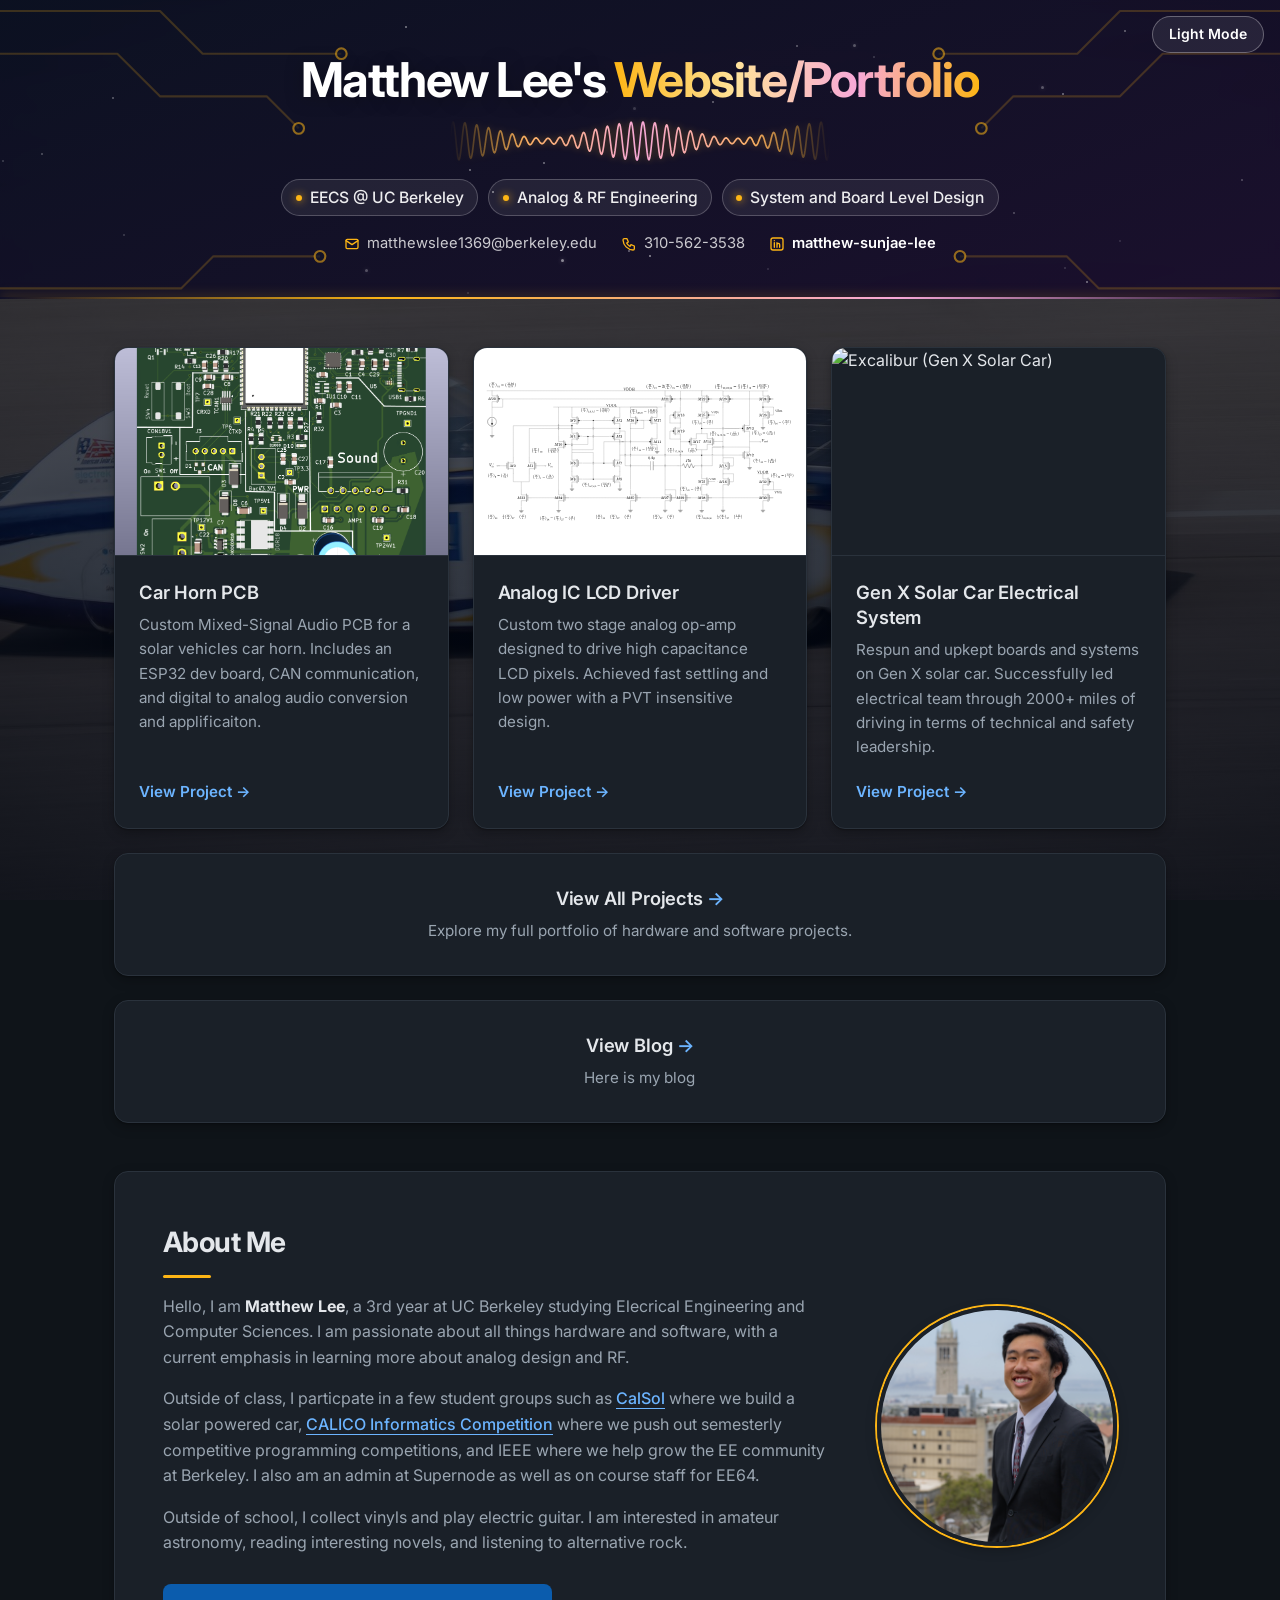
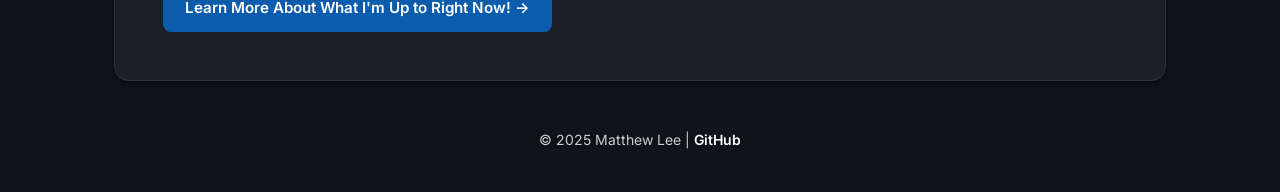
==== commit f8e4d80c: "Changed background images" ====
--- a/index.html
+++ b/index.html
@@ -63,18 +63,18 @@
       content: "";
       position: absolute;
       inset: 0;
-      background: url("images/background.png") center / cover no-repeat;
+      background: url("images/wallpapers/home.jpg") center 60% / cover no-repeat;
     }
     /* Tint over the image so cards and text stay readable */
     .page-bg::after {
       content: "";
       position: absolute;
       inset: 0;
-      background: linear-gradient(180deg, rgba(20, 12, 40, 0.35) 0%, rgba(20, 12, 40, 0.55) 100%);
+      background: linear-gradient(180deg, rgba(0, 22, 48, 0.45) 0%, rgba(0, 22, 48, 0.68) 100%);
       transition: background 0.2s;
     }
     body.dark-mode .page-bg::after {
-      background: linear-gradient(180deg, rgba(5, 5, 15, 0.6) 0%, rgba(5, 5, 15, 0.8) 100%);
+      background: linear-gradient(180deg, rgba(3, 8, 20, 0.66) 0%, rgba(3, 8, 20, 0.84) 100%);
     }
 
     a {
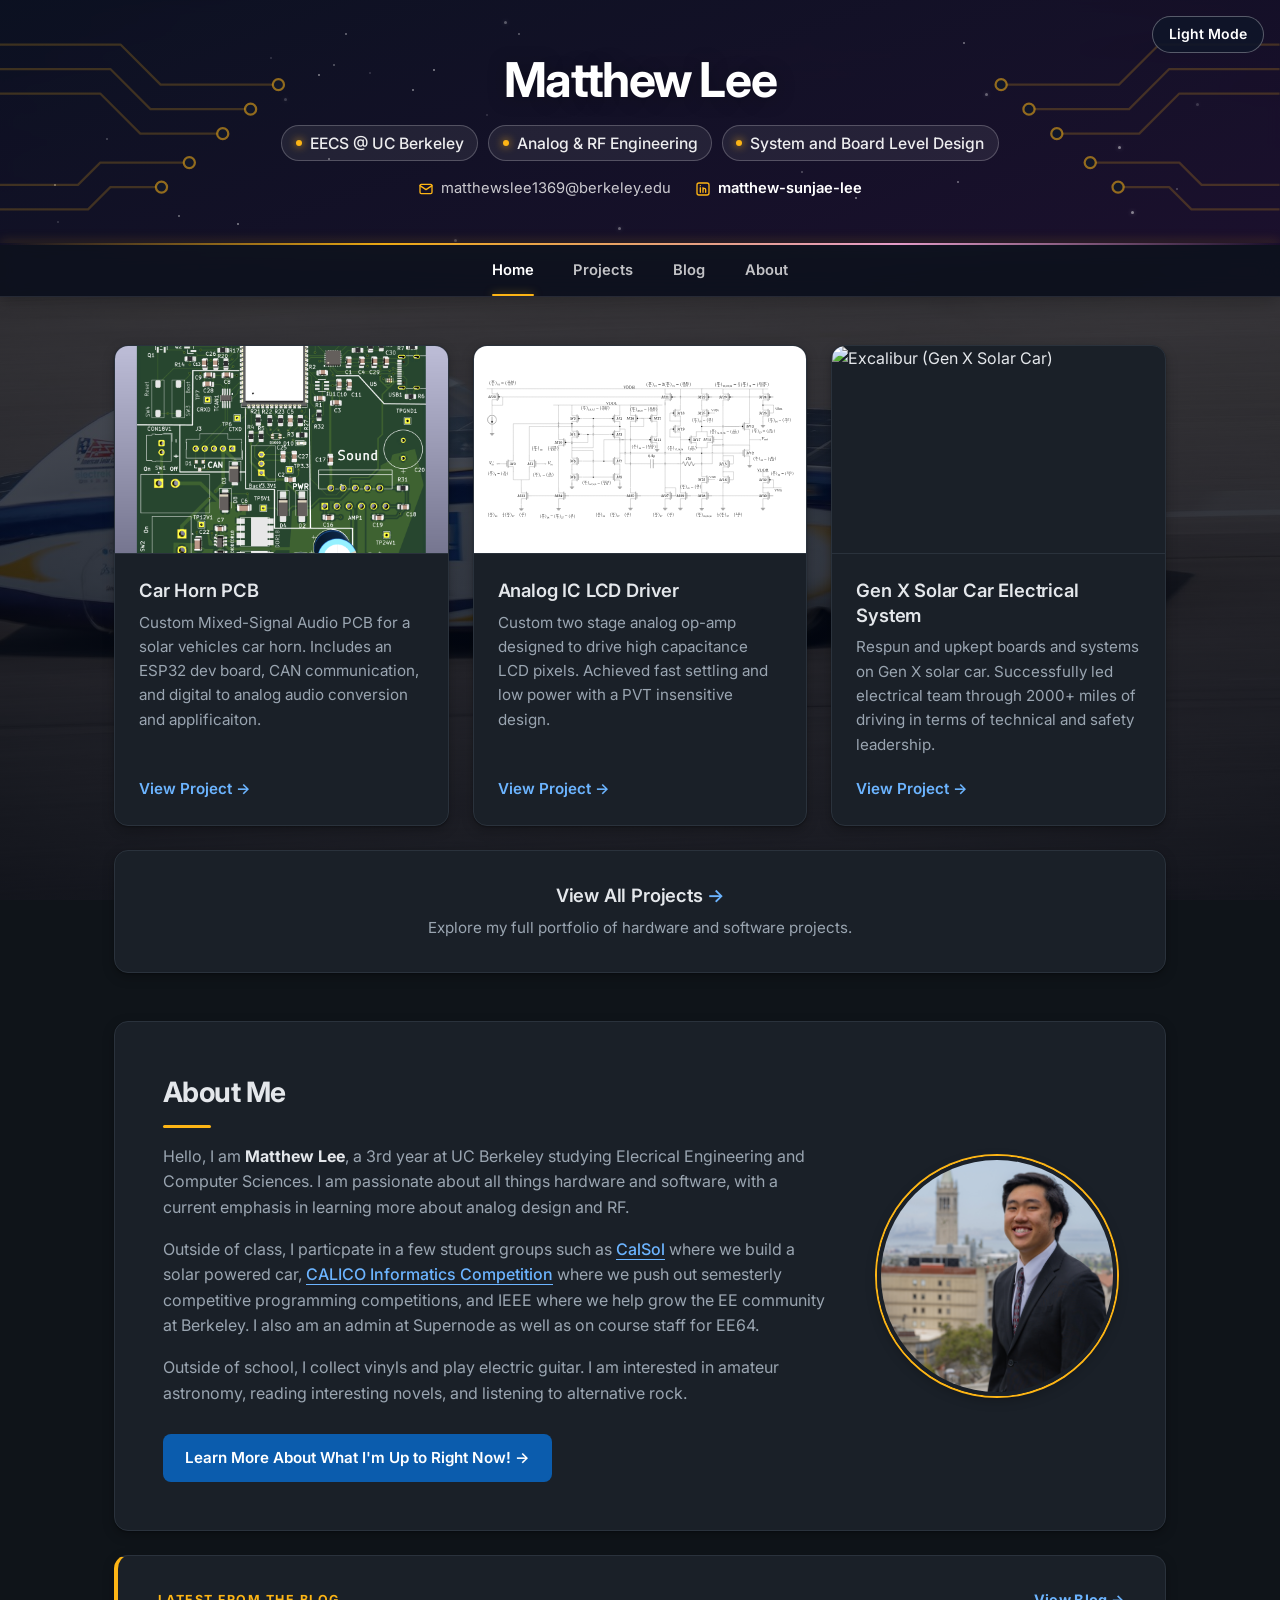
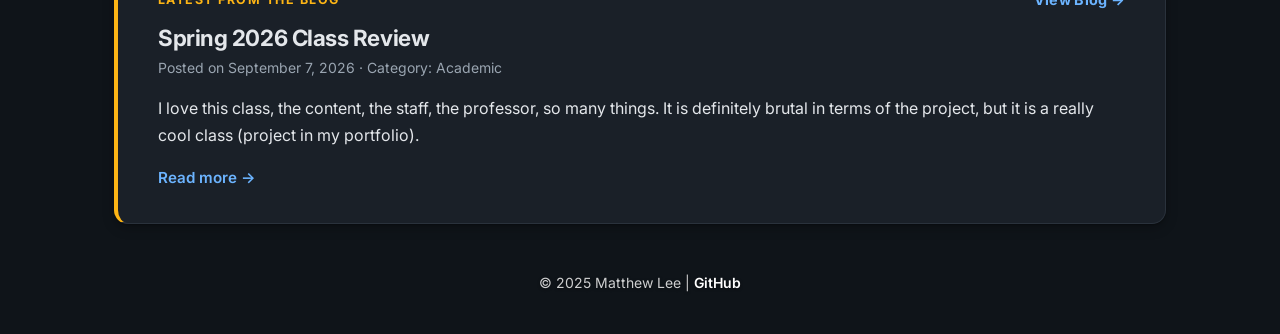
==== commit 8889dd72: "Refactored website and updated portfolio" ====
--- a/index.html
+++ b/index.html
@@ -118,10 +118,14 @@
     }
     .header-deco svg {
       position: absolute;
-      inset: 0;
-      width: 100%;
+      top: 0;
       height: 100%;
-    }
+      width: auto;
+      aspect-ratio: 260 / 220;
+      max-width: 30%;
+    }
+    .header-deco svg.traces-left { left: 0; }
+    .header-deco svg.traces-right { right: 0; }
     .star {
       position: absolute;
       width: 2px;
@@ -139,14 +143,14 @@
       stroke-linejoin: round;
     }
     .via {
-      fill: rgba(15, 20, 40, 0.6);
+      fill: #10162a;
       stroke: rgba(253, 181, 21, 0.55);
       stroke-width: 2;
     }
 
     /* Title */
     header h1 {
-      margin: 0;
+      margin: 0 0 1.1rem;
       font-size: clamp(1.9rem, 4.5vw, 3rem);
       font-weight: 700;
       letter-spacing: -0.03em;
@@ -159,26 +163,6 @@
       background-clip: text;
       color: transparent;
       text-shadow: none;
-    }
-
-    /* Scrolling waveform under the title */
-    .wave {
-      display: block;
-      width: min(380px, 85%);
-      height: 48px;
-      margin: 0.6rem auto 0.9rem;
-      overflow: hidden;
-      -webkit-mask-image: linear-gradient(90deg, transparent, #000 20%, #000 80%, transparent);
-      mask-image: linear-gradient(90deg, transparent, #000 20%, #000 80%, transparent);
-    }
-    .wave svg { display: block; width: 100%; height: 100%; }
-    .wave path {
-      fill: none;
-      stroke: url(#waveGrad);
-      stroke-width: 1.4;
-      stroke-linejoin: round;
-      stroke-linecap: round;
-      filter: drop-shadow(0 0 3px rgba(253, 181, 21, 0.4));
     }
 
     /* Subtitle as tags */
@@ -254,14 +238,14 @@
       font-size: 0.875rem;
       font-weight: 600;
       color: #fff;
-      background: rgba(255, 255, 255, 0.08);
+      background: rgba(16, 22, 42, 0.92);
       border: 1px solid rgba(255, 255, 255, 0.3);
       border-radius: 999px;
       cursor: pointer;
       transition: background 0.15s, border-color 0.15s;
     }
     #darkModeToggle:hover {
-      background: rgba(255, 255, 255, 0.18);
+      background: rgba(40, 48, 74, 0.95);
       border-color: rgba(255, 255, 255, 0.6);
     }
 
@@ -272,6 +256,7 @@
     /* ---------- Shared width so every section lines up ---------- */
     .container,
     .bio,
+    .blog-teaser,
     footer {
       width: 100%;
       max-width: var(--max);
@@ -363,6 +348,72 @@
     }
     .wide-card:hover .card-content h3 {
       color: var(--link);
+    }
+
+    /* ---------- Latest blog post ---------- */
+    .blog-teaser {
+      padding: var(--gutter) var(--gutter) 0;
+    }
+    .teaser-card {
+      display: block;
+      padding: 2rem 2.5rem;
+      background: var(--surface);
+      border: 1px solid var(--border);
+      border-left: 4px solid var(--accent-2);
+      border-radius: var(--radius);
+      box-shadow: var(--shadow);
+      color: inherit;
+      transition: box-shadow 0.2s ease;
+    }
+    .teaser-card:hover {
+      color: inherit;
+      box-shadow: var(--shadow-hover);
+    }
+    .teaser-label {
+      display: flex;
+      justify-content: space-between;
+      align-items: center;
+      gap: 1rem;
+      margin-bottom: 0.75rem;
+      font-size: 0.78rem;
+      font-weight: 700;
+      letter-spacing: 0.12em;
+      text-transform: uppercase;
+      color: #9a7300;
+    }
+    body.dark-mode .teaser-label { color: var(--accent-2); }
+    .teaser-all {
+      letter-spacing: 0.02em;
+      text-transform: none;
+      font-size: 0.9rem;
+      color: var(--link);
+    }
+    .teaser-card h3 {
+      margin: 0 0 0.25rem;
+      font-size: 1.4rem;
+      font-weight: 700;
+      letter-spacing: -0.02em;
+      line-height: 1.3;
+    }
+    .teaser-card:hover h3 { color: var(--link); }
+    .teaser-meta {
+      margin-bottom: 1rem;
+      color: var(--muted);
+      font-size: 0.875rem;
+    }
+    .teaser-snippet {
+      margin: 0 0 1rem;
+      color: var(--text);
+      line-height: 1.7;
+    }
+    .teaser-more {
+      font-weight: 600;
+      font-size: 0.95rem;
+      color: var(--link);
+    }
+    @media (max-width: 640px) {
+      .teaser-card { padding: 1.5rem; }
+      .teaser-label { flex-direction: column; align-items: flex-start; gap: 0.25rem; }
     }
 
     /* ---------- Bio ---------- */
@@ -460,6 +511,7 @@
       .bio-pic { width: 180px; height: 180px; }
     }
   </style>
+  <link rel="stylesheet" href="nav.css">
 </head>
 <body class="dark-mode">
   <div class="page-bg" aria-hidden="true"></div>
@@ -467,53 +519,57 @@
   <header>
     <div class="header-deco" aria-hidden="true">
       <div class="stars"></div>
-      <svg viewBox="0 0 1200 400" preserveAspectRatio="xMidYMid slice">
-        <g>
-        <path class="trace" d="M0 70 H150 L190 110 H320"/>
-        <circle class="via" cx="320" cy="110" r="5"/>
-        <path class="trace" d="M0 110 H110 L150 150 H250 L280 180"/>
-        <circle class="via" cx="280" cy="180" r="5"/>
-        <path class="trace" d="M0 330 H170 L200 300 H300"/>
-        <circle class="via" cx="300" cy="300" r="5"/>
-        </g>
-        <g transform="translate(1200 0) scale(-1 1)">
-        <path class="trace" d="M0 70 H150 L190 110 H320"/>
-        <circle class="via" cx="320" cy="110" r="5"/>
-        <path class="trace" d="M0 110 H110 L150 150 H250 L280 180"/>
-        <circle class="via" cx="280" cy="180" r="5"/>
-        <path class="trace" d="M0 330 H170 L200 300 H300"/>
-        <circle class="via" cx="300" cy="300" r="5"/>
-        </g>
+      <svg class="traces traces-left" viewBox="0 0 260 220" preserveAspectRatio="xMinYMid meet">
+          <g>
+            <path class="trace" d="M0 40 H108.2 L144.2 76 H250"/>
+            <circle class="via" cx="250" cy="76" r="5"/>
+            <path class="trace" d="M0 62 H99.1 L135.1 98 H225"/>
+            <circle class="via" cx="225" cy="98" r="5"/>
+            <path class="trace" d="M0 84 H90 L126 120 H200"/>
+            <circle class="via" cx="200" cy="120" r="5"/>
+            <path class="trace" d="M0 166 H70 L90 146 H170"/>
+            <circle class="via" cx="170" cy="146" r="5"/>
+            <path class="trace" d="M0 188 H79.1 L99.1 168 H145"/>
+            <circle class="via" cx="145" cy="168" r="5"/>
+          </g>
+      </svg>
+      <svg class="traces traces-right" viewBox="0 0 260 220" preserveAspectRatio="xMaxYMid meet">
+          <g transform="translate(260 0) scale(-1 1)">
+            <path class="trace" d="M0 40 H108.2 L144.2 76 H250"/>
+            <circle class="via" cx="250" cy="76" r="5"/>
+            <path class="trace" d="M0 62 H99.1 L135.1 98 H225"/>
+            <circle class="via" cx="225" cy="98" r="5"/>
+            <path class="trace" d="M0 84 H90 L126 120 H200"/>
+            <circle class="via" cx="200" cy="120" r="5"/>
+            <path class="trace" d="M0 166 H70 L90 146 H170"/>
+            <circle class="via" cx="170" cy="146" r="5"/>
+            <path class="trace" d="M0 188 H79.1 L99.1 168 H145"/>
+            <circle class="via" cx="145" cy="168" r="5"/>
+          </g>
       </svg>
     </div>
 
-    <h1>Matthew Lee's <span class="title-accent">Website/Portfolio</span></h1>
-
-    <div class="wave" aria-hidden="true">
-      <svg viewBox="0 0 320 40" preserveAspectRatio="none">
-        <defs>
-          <linearGradient id="waveGrad" x1="0" x2="1">
-            <stop offset="0" stop-color="#fdb515"/>
-            <stop offset="0.5" stop-color="#f7a8d8"/>
-            <stop offset="1" stop-color="#fdb515"/>
-          </linearGradient>
-        </defs>
-        <path d="M0 20.00 L0.5 15.06 L1 10.60 L1.5 7.07 L2 4.80 L2.5 4.03 L3 4.83 L3.5 7.11 L4 10.65 L4.5 15.09 L5 20.00 L5.5 24.90 L6 29.29 L6.5 32.76 L7 34.97 L7.5 35.70 L8 34.90 L8.5 32.64 L9 29.16 L9.5 24.80 L10 20.00 L10.5 15.23 L11 10.97 L11.5 7.61 L12 5.49 L12.5 4.81 L13 5.61 L13.5 7.82 L14 11.19 L14.5 15.39 L15 20.00 L15.5 24.56 L16 28.63 L16.5 31.82 L17 33.82 L17.5 34.44 L18 33.65 L18.5 31.54 L19 28.33 L19.5 24.35 L20 20.00 L20.5 15.71 L21 11.89 L21.5 8.92 L22 7.07 L22.5 6.51 L23 7.27 L23.5 9.26 L24 12.26 L24.5 15.96 L25 20.00 L25.5 23.97 L26 27.48 L26.5 30.20 L27 31.88 L27.5 32.38 L28 31.66 L28.5 29.82 L29 27.06 L29.5 23.67 L30 20.00 L30.5 16.40 L31 13.23 L31.5 10.79 L32 9.29 L32.5 8.87 L33 9.53 L33.5 11.20 L34 13.69 L34.5 16.72 L35 20.00 L35.5 23.20 L36 26.00 L36.5 28.16 L37 29.46 L37.5 29.81 L38 29.21 L38.5 27.72 L39 25.53 L39.5 22.87 L40 20.00 L40.5 17.22 L41 14.78 L41.5 12.93 L42 11.82 L42.5 11.53 L43 12.07 L43.5 13.36 L44 15.26 L44.5 17.55 L45 20.00 L45.5 22.37 L46 24.43 L46.5 26.00 L47 26.93 L47.5 27.15 L48 26.68 L48.5 25.58 L49 23.98 L49.5 22.05 L50 20.00 L50.5 18.02 L51 16.31 L51.5 15.02 L52 14.27 L52.5 14.09 L53 14.49 L53.5 15.41 L54 16.73 L54.5 18.32 L55 20.00 L55.5 21.61 L56 23.00 L56.5 24.05 L57 24.66 L57.5 24.79 L58 24.46 L58.5 23.71 L59 22.64 L59.5 21.36 L60 20.00 L60.5 18.70 L61 17.59 L61.5 16.75 L62 16.26 L62.5 16.16 L63 16.43 L63.5 17.03 L64 17.89 L64.5 18.91 L65 20.00 L65.5 21.04 L66 21.94 L66.5 22.61 L67 23.01 L67.5 23.10 L68 22.88 L68.5 22.41 L69 21.71 L69.5 20.88 L70 20.00 L70.5 19.15 L71 18.41 L71.5 17.84 L72 17.51 L72.5 17.42 L73 17.58 L73.5 17.97 L74 18.55 L74.5 19.24 L75 20.00 L75.5 20.74 L76 21.39 L76.5 21.90 L77 22.22 L77.5 22.32 L78 22.19 L78.5 21.86 L79 21.35 L79.5 20.71 L80 20.00 L80.5 19.29 L81 18.65 L81.5 18.14 L82 17.81 L82.5 17.68 L83 17.78 L83.5 18.10 L84 18.61 L84.5 19.26 L85 20.00 L85.5 20.76 L86 21.45 L86.5 22.03 L87 22.42 L87.5 22.58 L88 22.49 L88.5 22.16 L89 21.59 L89.5 20.85 L90 20.00 L90.5 19.12 L91 18.29 L91.5 17.59 L92 17.12 L92.5 16.90 L93 16.99 L93.5 17.39 L94 18.06 L94.5 18.96 L95 20.00 L95.5 21.09 L96 22.11 L96.5 22.97 L97 23.57 L97.5 23.84 L98 23.74 L98.5 23.25 L99 22.41 L99.5 21.30 L100 20.00 L100.5 18.64 L101 17.36 L101.5 16.29 L102 15.54 L102.5 15.21 L103 15.34 L103.5 15.95 L104 17.00 L104.5 18.39 L105 20.00 L105.5 21.68 L106 23.27 L106.5 24.59 L107 25.51 L107.5 25.91 L108 25.73 L108.5 24.98 L109 23.69 L109.5 21.98 L110 20.00 L110.5 17.95 L111 16.02 L111.5 14.42 L112 13.32 L112.5 12.85 L113 13.07 L113.5 14.00 L114 15.57 L114.5 17.63 L115 20.00 L115.5 22.45 L116 24.74 L116.5 26.64 L117 27.93 L117.5 28.47 L118 28.18 L118.5 27.07 L119 25.22 L119.5 22.78 L120 20.00 L120.5 17.13 L121 14.47 L121.5 12.28 L122 10.79 L122.5 10.19 L123 10.54 L123.5 11.84 L124 14.00 L124.5 16.80 L125 20.00 L125.5 23.28 L126 26.31 L126.5 28.80 L127 30.47 L127.5 31.13 L128 30.71 L128.5 29.21 L129 26.77 L129.5 23.60 L130 20.00 L130.5 16.33 L131 12.94 L131.5 10.18 L132 8.34 L132.5 7.62 L133 8.12 L133.5 9.80 L134 12.52 L134.5 16.03 L135 20.00 L135.5 24.04 L136 27.74 L136.5 30.74 L137 32.73 L137.5 33.49 L138 32.93 L138.5 31.08 L139 28.11 L139.5 24.29 L140 20.00 L140.5 15.65 L141 11.67 L141.5 8.46 L142 6.35 L142.5 5.56 L143 6.18 L143.5 8.18 L144 11.37 L144.5 15.44 L145 20.00 L145.5 24.61 L146 28.81 L146.5 32.18 L147 34.39 L147.5 35.19 L148 34.51 L148.5 32.39 L149 29.03 L149.5 24.77 L150 20.00 L150.5 15.20 L151 10.84 L151.5 7.36 L152 5.10 L152.5 4.30 L153 5.03 L153.5 7.24 L154 10.71 L154.5 15.10 L155 20.00 L155.5 24.91 L156 29.35 L156.5 32.89 L157 35.17 L157.5 35.97 L158 35.20 L158.5 32.93 L159 29.40 L159.5 24.94 L160 20.00 L160.5 15.06 L161 10.60 L161.5 7.07 L162 4.80 L162.5 4.03 L163 4.83 L163.5 7.11 L164 10.65 L164.5 15.09 L165 20.00 L165.5 24.90 L166 29.29 L166.5 32.76 L167 34.97 L167.5 35.70 L168 34.90 L168.5 32.64 L169 29.16 L169.5 24.80 L170 20.00 L170.5 15.23 L171 10.97 L171.5 7.61 L172 5.49 L172.5 4.81 L173 5.61 L173.5 7.82 L174 11.19 L174.5 15.39 L175 20.00 L175.5 24.56 L176 28.63 L176.5 31.82 L177 33.82 L177.5 34.44 L178 33.65 L178.5 31.54 L179 28.33 L179.5 24.35 L180 20.00 L180.5 15.71 L181 11.89 L181.5 8.92 L182 7.07 L182.5 6.51 L183 7.27 L183.5 9.26 L184 12.26 L184.5 15.96 L185 20.00 L185.5 23.97 L186 27.48 L186.5 30.20 L187 31.88 L187.5 32.38 L188 31.66 L188.5 29.82 L189 27.06 L189.5 23.67 L190 20.00 L190.5 16.40 L191 13.23 L191.5 10.79 L192 9.29 L192.5 8.87 L193 9.53 L193.5 11.20 L194 13.69 L194.5 16.72 L195 20.00 L195.5 23.20 L196 26.00 L196.5 28.16 L197 29.46 L197.5 29.81 L198 29.21 L198.5 27.72 L199 25.53 L199.5 22.87 L200 20.00 L200.5 17.22 L201 14.78 L201.5 12.93 L202 11.82 L202.5 11.53 L203 12.07 L203.5 13.36 L204 15.26 L204.5 17.55 L205 20.00 L205.5 22.37 L206 24.43 L206.5 26.00 L207 26.93 L207.5 27.15 L208 26.68 L208.5 25.58 L209 23.98 L209.5 22.05 L210 20.00 L210.5 18.02 L211 16.31 L211.5 15.02 L212 14.27 L212.5 14.09 L213 14.49 L213.5 15.41 L214 16.73 L214.5 18.32 L215 20.00 L215.5 21.61 L216 23.00 L216.5 24.05 L217 24.66 L217.5 24.79 L218 24.46 L218.5 23.71 L219 22.64 L219.5 21.36 L220 20.00 L220.5 18.70 L221 17.59 L221.5 16.75 L222 16.26 L222.5 16.16 L223 16.43 L223.5 17.03 L224 17.89 L224.5 18.91 L225 20.00 L225.5 21.04 L226 21.94 L226.5 22.61 L227 23.01 L227.5 23.10 L228 22.88 L228.5 22.41 L229 21.71 L229.5 20.88 L230 20.00 L230.5 19.15 L231 18.41 L231.5 17.84 L232 17.51 L232.5 17.42 L233 17.58 L233.5 17.97 L234 18.55 L234.5 19.24 L235 20.00 L235.5 20.74 L236 21.39 L236.5 21.90 L237 22.22 L237.5 22.32 L238 22.19 L238.5 21.86 L239 21.35 L239.5 20.71 L240 20.00 L240.5 19.29 L241 18.65 L241.5 18.14 L242 17.81 L242.5 17.68 L243 17.78 L243.5 18.10 L244 18.61 L244.5 19.26 L245 20.00 L245.5 20.76 L246 21.45 L246.5 22.03 L247 22.42 L247.5 22.58 L248 22.49 L248.5 22.16 L249 21.59 L249.5 20.85 L250 20.00 L250.5 19.12 L251 18.29 L251.5 17.59 L252 17.12 L252.5 16.90 L253 16.99 L253.5 17.39 L254 18.06 L254.5 18.96 L255 20.00 L255.5 21.09 L256 22.11 L256.5 22.97 L257 23.57 L257.5 23.84 L258 23.74 L258.5 23.25 L259 22.41 L259.5 21.30 L260 20.00 L260.5 18.64 L261 17.36 L261.5 16.29 L262 15.54 L262.5 15.21 L263 15.34 L263.5 15.95 L264 17.00 L264.5 18.39 L265 20.00 L265.5 21.68 L266 23.27 L266.5 24.59 L267 25.51 L267.5 25.91 L268 25.73 L268.5 24.98 L269 23.69 L269.5 21.98 L270 20.00 L270.5 17.95 L271 16.02 L271.5 14.42 L272 13.32 L272.5 12.85 L273 13.07 L273.5 14.00 L274 15.57 L274.5 17.63 L275 20.00 L275.5 22.45 L276 24.74 L276.5 26.64 L277 27.93 L277.5 28.47 L278 28.18 L278.5 27.07 L279 25.22 L279.5 22.78 L280 20.00 L280.5 17.13 L281 14.47 L281.5 12.28 L282 10.79 L282.5 10.19 L283 10.54 L283.5 11.84 L284 14.00 L284.5 16.80 L285 20.00 L285.5 23.28 L286 26.31 L286.5 28.80 L287 30.47 L287.5 31.13 L288 30.71 L288.5 29.21 L289 26.77 L289.5 23.60 L290 20.00 L290.5 16.33 L291 12.94 L291.5 10.18 L292 8.34 L292.5 7.62 L293 8.12 L293.5 9.80 L294 12.52 L294.5 16.03 L295 20.00 L295.5 24.04 L296 27.74 L296.5 30.74 L297 32.73 L297.5 33.49 L298 32.93 L298.5 31.08 L299 28.11 L299.5 24.29 L300 20.00 L300.5 15.65 L301 11.67 L301.5 8.46 L302 6.35 L302.5 5.56 L303 6.18 L303.5 8.18 L304 11.37 L304.5 15.44 L305 20.00 L305.5 24.61 L306 28.81 L306.5 32.18 L307 34.39 L307.5 35.19 L308 34.51 L308.5 32.39 L309 29.03 L309.5 24.77 L310 20.00 L310.5 15.20 L311 10.84 L311.5 7.36 L312 5.10 L312.5 4.30 L313 5.03 L313.5 7.24 L314 10.71 L314.5 15.10 L315 20.00 L315.5 24.91 L316 29.35 L316.5 32.89 L317 35.17 L317.5 35.97 L318 35.20 L318.5 32.93 L319 29.40 L319.5 24.94 L320 20.00"/>
-      </svg>
-    </div>
+    <h1>Matthew Lee</h1>
 
     <h2><span class="tag">EECS @ UC Berkeley</span><span class="sep"> | </span><span class="tag">Analog &amp; RF Engineering</span><span class="sep"> | </span><span class="tag">System and Board Level Design</span></h2>
 
     <p class="contact">
       <span><svg viewBox="0 0 24 24"><rect x="3" y="5" width="18" height="14" rx="2"/><path d="M3 7l9 6 9-6"/></svg>matthewslee1369@berkeley.edu</span>
       <span class="sep"> | </span>
-      <span><svg viewBox="0 0 24 24"><path d="M5 4h4l2 5-2.5 1.5a11 11 0 0 0 5 5L15 13l5 2v4a2 2 0 0 1-2 2A16 16 0 0 1 3 6a2 2 0 0 1 2-2"/></svg>310-562-3538</span>
-      <span class="sep"> | </span>
       <a href="https://www.linkedin.com/in/matthew-sunjae-lee" target="_blank"><svg viewBox="0 0 24 24"><rect x="3" y="3" width="18" height="18" rx="3"/><path d="M8 10v7M8 7v.01M12 17v-4a2 2 0 0 1 4 0v4M12 10v7"/></svg>matthew-sunjae-lee</a>
     </p>
 
     <button id="darkModeToggle">Light Mode</button>
   </header>
+
+  <nav class="site-nav" aria-label="Main">
+    <div class="site-nav-inner">
+      <a href="index.html" aria-current="page">Home</a>
+      <a href="projects.html">Projects</a>
+      <a href="blog.html">Blog</a>
+      <a href="about.html">About</a>
+    </div>
+  </nav>
 
   <main class="container">
     <div class="card">
@@ -552,15 +608,6 @@
         <div class="card-content">
           <h3>View All Projects</h3>
           <p>Explore my full portfolio of hardware and software projects.</p>
-        </div>
-      </a>
-    </div>
-
-    <div class="card wide-card">
-      <a href="blog.html">
-        <div class="card-content">
-          <h3>View Blog</h3>
-          <p>Here is my blog</p>
         </div>
       </a>
     </div>
@@ -592,6 +639,19 @@
     </div>
   </section>
 
+  <section class="blog-teaser">
+    <a class="teaser-card" href="blog.html">
+      <div class="teaser-label">
+        <span>Latest from the blog</span>
+        <span class="teaser-all">View Blog →</span>
+      </div>
+      <h3 id="latest-title">Spring 2026 Class Review</h3>
+      <div class="teaser-meta" id="latest-meta">Posted on September 7, 2026 · Category: Academic</div>
+      <p class="teaser-snippet" id="latest-snippet">I love this class, the content, the staff, the professor, so many things. It is definitely brutal in terms of the project, but it is a really cool class (project in my portfolio).</p>
+      <span class="teaser-more">Read more →</span>
+    </a>
+  </section>
+
   <footer>
     <p>© 2025 Matthew Lee | <a href="https://github.com/username">GitHub</a></p>
   </footer>
@@ -608,6 +668,27 @@
     stars.appendChild(s);
   }
 
+  // Latest blog post preview: read the first post on blog.html.
+  // Works on the live site; when opened as a local file the text above stays as-is.
+  if (location.protocol.startsWith('http')) {
+    fetch('blog.html')
+      .then(r => r.ok ? r.text() : Promise.reject())
+      .then(html => {
+        const post = new DOMParser().parseFromString(html, 'text/html').querySelector('.post-card');
+        if (!post) return;
+        const title = post.querySelector('h2');
+        const meta = post.querySelector('.post-meta');
+        const para = post.querySelector('p');
+        const clean = el => el ? el.textContent.replace(/\s+/g, ' ').trim() : '';
+        let text = clean(para);
+        if (text.length > 320) text = text.slice(0, 320).replace(/\s+\S*$/, '') + '…';
+        if (title) document.getElementById('latest-title').textContent = clean(title);
+        if (meta) document.getElementById('latest-meta').textContent = clean(meta);
+        if (text) document.getElementById('latest-snippet').textContent = text;
+      })
+      .catch(() => {});
+  }
+
   // Dark mode is the default; remember the visitor's choice
   const toggleBtn = document.getElementById('darkModeToggle');
 
--- a/nav.css
+++ b/nav.css
@@ -0,0 +1,67 @@
+/* Site-wide navigation bar. Sits under the header and sticks to the top on scroll. */
+
+/* Keep anchor targets (e.g. projects.html#ee140) from hiding under the bar */
+html { scroll-padding-top: 4rem; }
+
+.site-nav {
+  position: sticky;
+  top: 0;
+  z-index: 900;
+  background: rgba(0, 32, 66, 0.8);
+  -webkit-backdrop-filter: blur(10px) saturate(1.2);
+  backdrop-filter: blur(10px) saturate(1.2);
+  border-bottom: 1px solid rgba(255, 255, 255, 0.1);
+  box-shadow: 0 4px 16px rgba(0, 0, 0, 0.25);
+}
+body.dark-mode .site-nav {
+  background: rgba(8, 12, 26, 0.85);
+}
+
+.site-nav-inner {
+  display: flex;
+  justify-content: center;
+  gap: 0.25rem;
+  max-width: 1100px;
+  margin: 0 auto;
+  padding: 0 1rem;
+  overflow-x: auto;
+  scrollbar-width: none;
+}
+.site-nav-inner::-webkit-scrollbar { display: none; }
+
+.site-nav a {
+  position: relative;
+  padding: 0.85rem 1.1rem;
+  color: rgba(255, 255, 255, 0.75);
+  font-size: 0.92rem;
+  font-weight: 600;
+  letter-spacing: 0.01em;
+  text-decoration: none;
+  white-space: nowrap;
+}
+.site-nav a:hover { color: #fff; }
+
+/* Gold underline: faint on hover, solid on the current page */
+.site-nav a::after {
+  content: "";
+  position: absolute;
+  left: 1.1rem;
+  right: 1.1rem;
+  bottom: 0;
+  height: 2px;
+  border-radius: 2px;
+  background: #fdb515;
+  opacity: 0;
+}
+.site-nav a:hover::after { opacity: 0.45; }
+.site-nav a[aria-current="page"] { color: #fff; }
+.site-nav a[aria-current="page"]::after {
+  opacity: 1;
+  box-shadow: 0 0 8px rgba(253, 181, 21, 0.6);
+}
+
+@media (max-width: 640px) {
+  .site-nav-inner { justify-content: flex-start; }
+  .site-nav a { padding: 0.8rem 0.85rem; font-size: 0.88rem; }
+  .site-nav a::after { left: 0.85rem; right: 0.85rem; }
+}
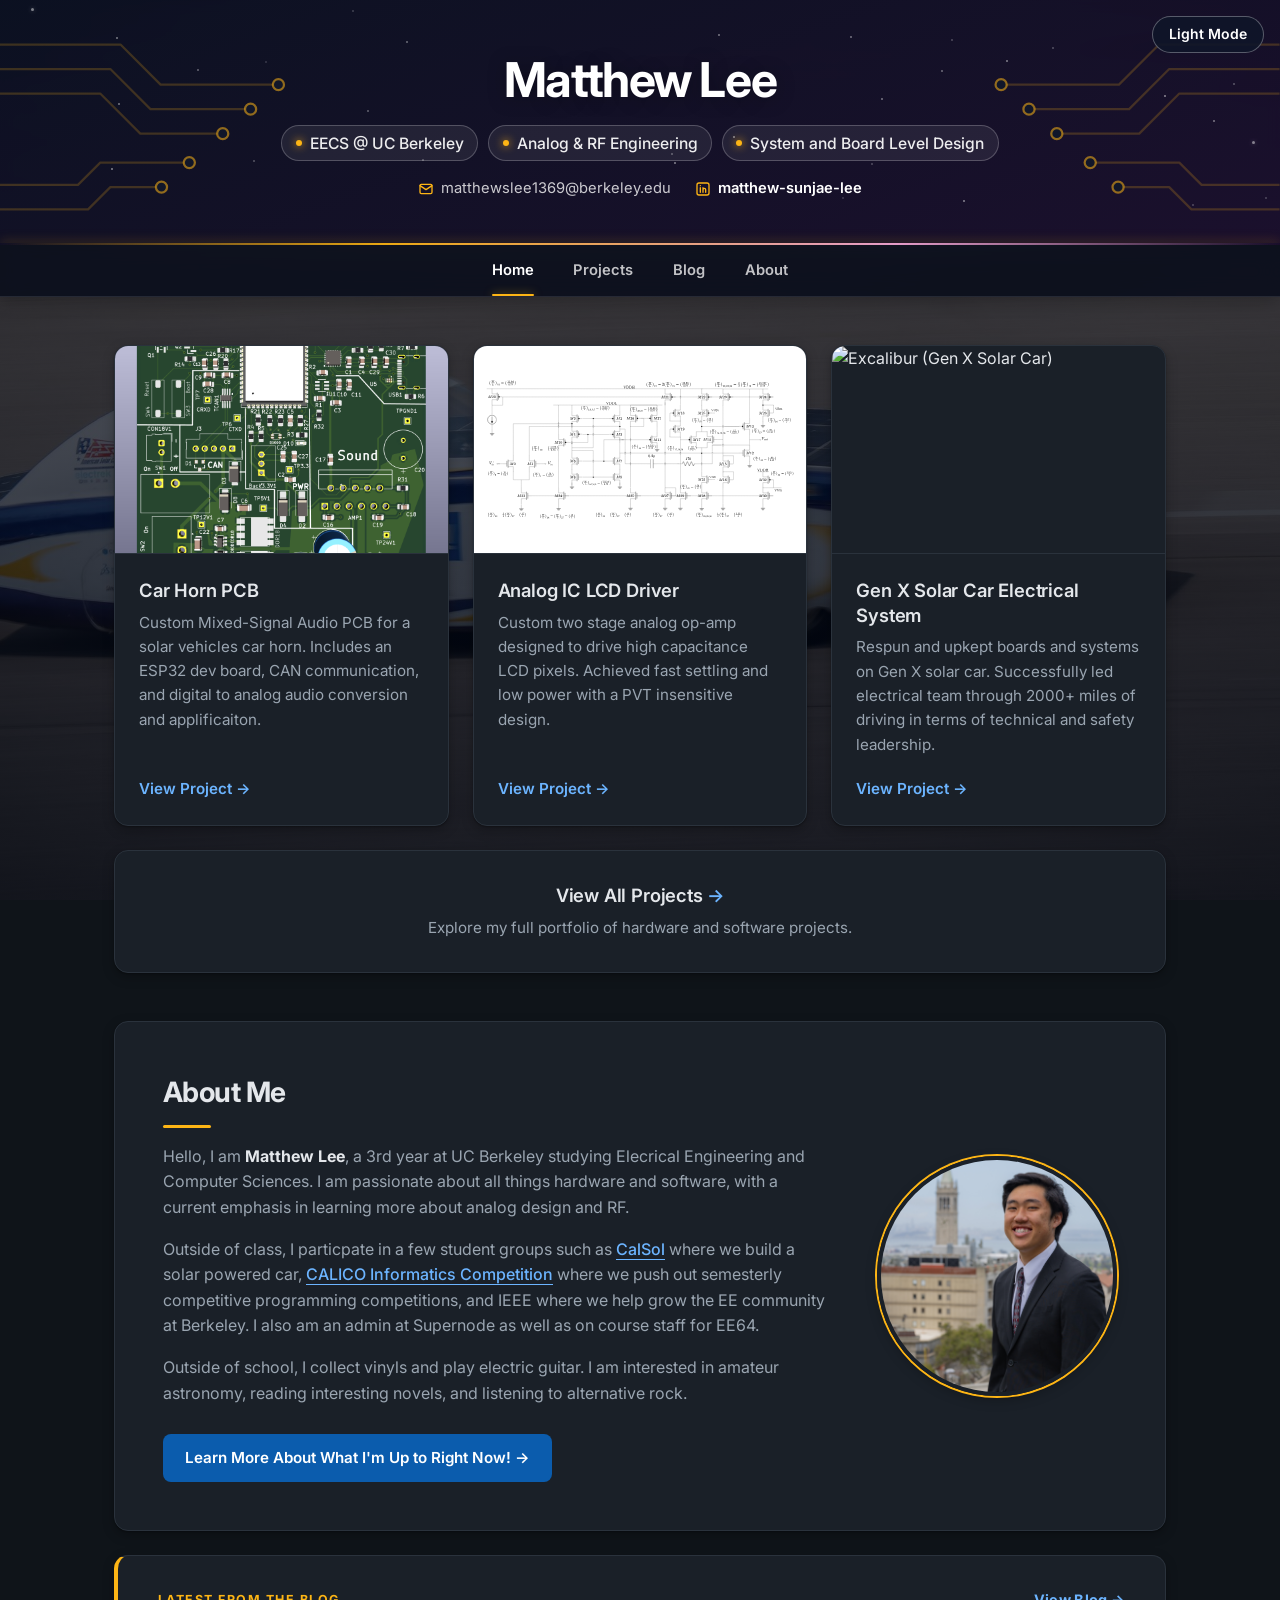
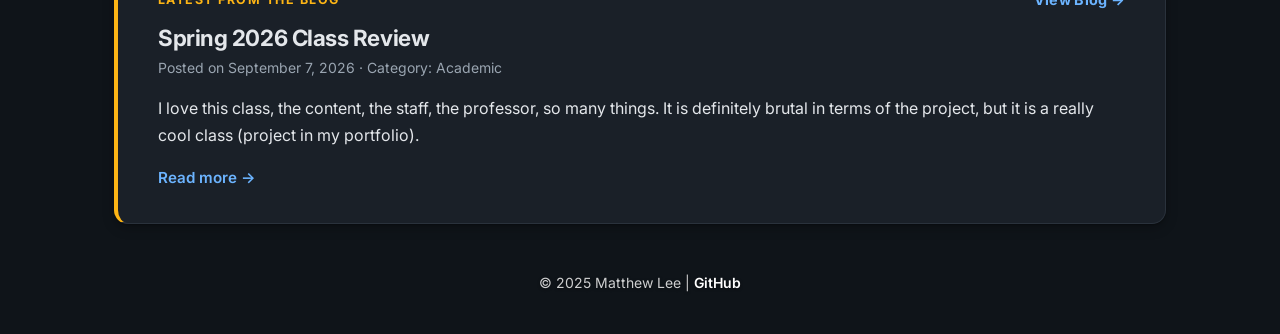
==== commit faa888f9: "Made images nicer" ====
--- a/index.html
+++ b/index.html
@@ -706,5 +706,6 @@
   });
 </script>
 
+  <script src="lightbox.js"></script>
 </body>
 </html>
